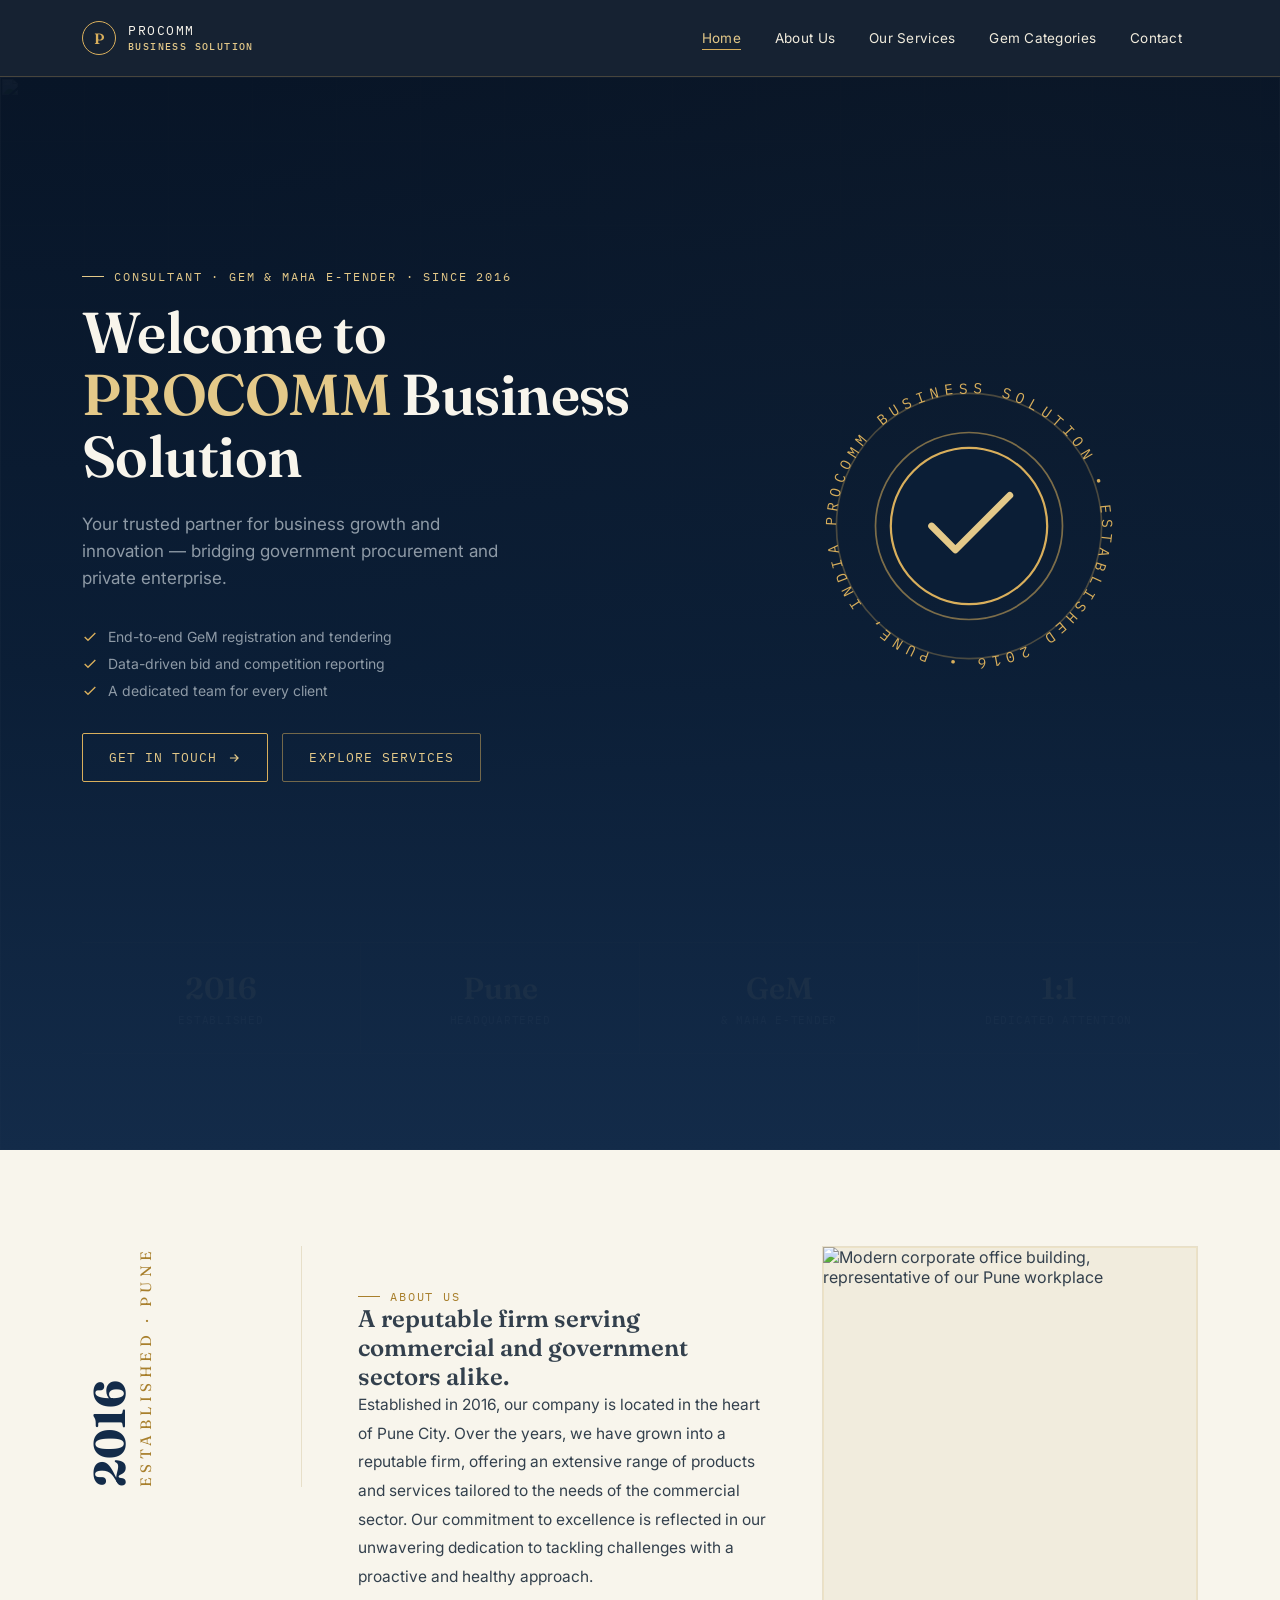
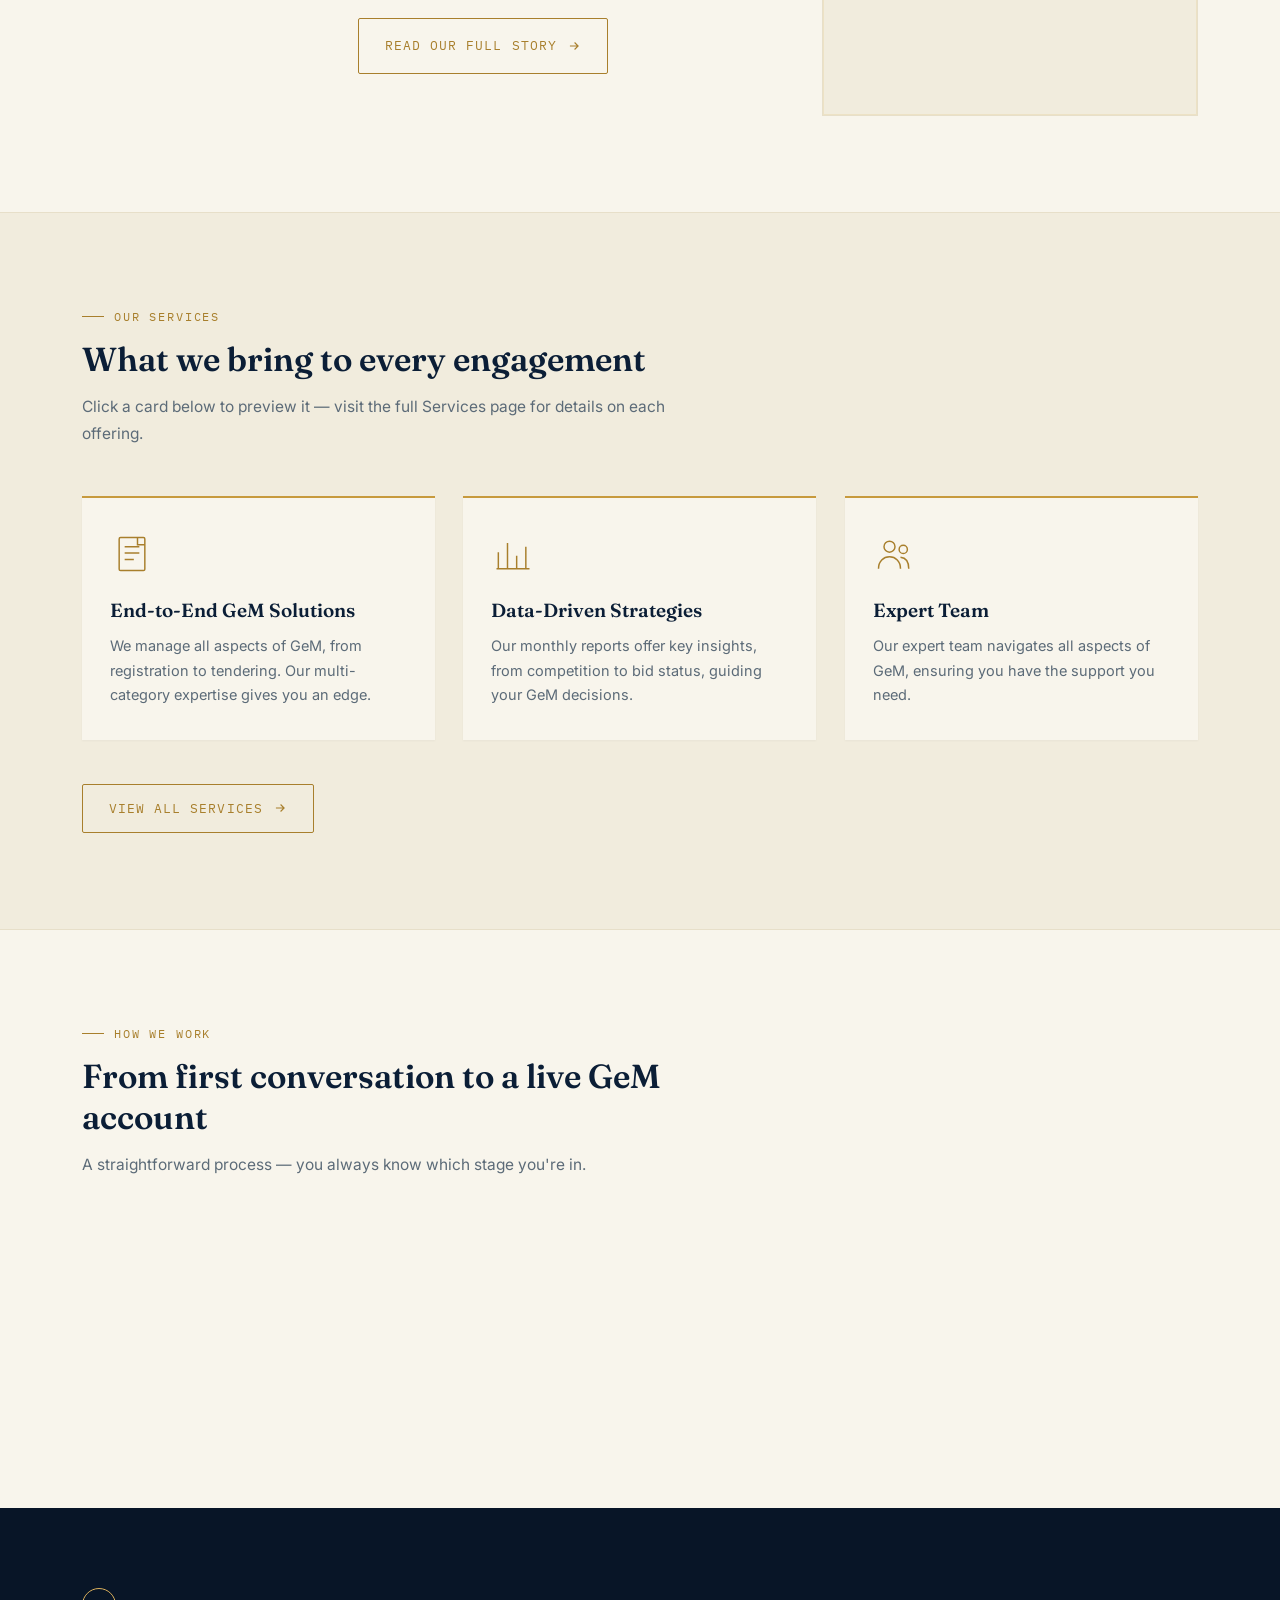
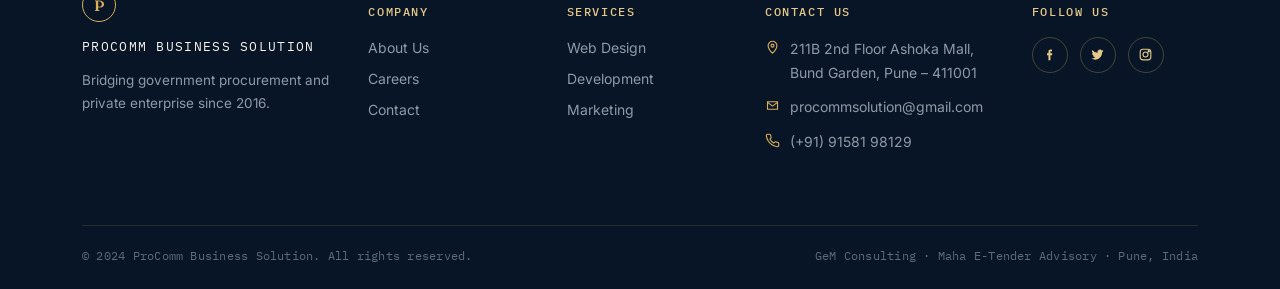
==== index.html @ e29fcbcb "Add files via upload" ====
<!DOCTYPE html>
<html lang="en">
<head>
<meta charset="UTF-8">
<meta name="viewport" content="width=device-width, initial-scale=1">
<title>PROCOMM BUSINESS SOLUTION — GeM &amp; Government Procurement Consulting, Pune</title>
<meta name="description" content="Established 2016, Pune. End-to-end GeM registration, tendering and government procurement consulting.">
<link rel="preconnect" href="https://fonts.googleapis.com">
<link rel="preconnect" href="https://fonts.gstatic.com" crossorigin>
<link href="https://fonts.googleapis.com/css2?family=Fraunces:opsz,wght@9..144,500;9..144,600;9..144,680&family=Inter:wght@400;500;600;700&family=IBM+Plex+Mono:wght@400;500&display=swap" rel="stylesheet">
<link rel="stylesheet" href="styles.css">
</head>
<body>

<header id="site-header">
  <div class="nav">
    <a href="index.html" class="brand" aria-label="ProComm Business Solution — home">
      <span class="brand-mark">P</span>
      <span class="brand-text">PROCOMM<b>BUSINESS SOLUTION</b></span>
    </a>
    <button class="nav-toggle" id="navToggle" aria-label="Toggle menu" aria-expanded="false"><span></span></button>
    <nav class="menu" id="navMenu">
      <ul>
        <li><a href="index.html" aria-current="page">Home</a></li>
        <li><a href="about.html">About Us</a></li>
        <li><a href="services.html">Our Services</a></li>
        <li><a href="gem-categories.html">Gem Categories</a></li>
        <li><a href="contact.html">Contact</a></li>
      </ul>
    </nav>
  </div>
</header>

<main>

  <!-- ============ HERO ============ -->
  <section class="hero" id="top">
    <div class="hero-bg" aria-hidden="true">
      <img src="https://images.unsplash.com/photo-1497366754035-f200968a6e72?w=1800&q=80&auto=format&fit=crop" alt="">
    </div>
    <div class="hero-inner">
      <div>
        <span class="eyebrow on-dark">Consultant · GeM &amp; Maha E-Tender · Since 2016</span>
        <h1>Welcome to <em>PROCOMM</em> Business Solution</h1>
        <p class="tagline">Your trusted partner for business growth and innovation — bridging government procurement and private enterprise.</p>

        <ul class="cap-list">
          <li><svg viewBox="0 0 24 24" fill="none" stroke="currentColor" stroke-width="2"><path d="M20 6 9 17l-5-5"/></svg> End-to-end GeM registration and tendering</li>
          <li><svg viewBox="0 0 24 24" fill="none" stroke="currentColor" stroke-width="2"><path d="M20 6 9 17l-5-5"/></svg> Data-driven bid and competition reporting</li>
          <li><svg viewBox="0 0 24 24" fill="none" stroke="currentColor" stroke-width="2"><path d="M20 6 9 17l-5-5"/></svg> A dedicated team for every client</li>
        </ul>

        <div style="display:flex; gap:14px; flex-wrap:wrap;">
          <a href="contact.html" class="btn">Get in Touch
            <svg viewBox="0 0 24 24" fill="none" stroke="currentColor" stroke-width="2"><path d="M5 12h14M13 6l6 6-6 6"/></svg>
          </a>
          <a href="services.html" class="btn dark" style="border-color:rgba(217,175,92,.5); color:var(--gold-300);">Explore Services</a>
        </div>
      </div>

      <div class="seal-wrap" aria-hidden="true">
        <svg class="seal" viewBox="0 0 200 200" xmlns="http://www.w3.org/2000/svg">
          <g class="ring">
            <path id="ringPath" d="M100,100 m-78,0 a78,78 0 1,1 156,0 a78,78 0 1,1 -156,0" fill="none"/>
            <text font-family="IBM Plex Mono, monospace" font-size="8.6" letter-spacing="3" fill="#D9AF5C">
              <textPath href="#ringPath" startOffset="0%">PROCOMM BUSINESS SOLUTION &#8226; ESTABLISHED 2016 &#8226; PUNE, INDIA &#8226; </textPath>
            </text>
          </g>
          <circle cx="100" cy="100" r="78" stroke="#D9AF5C" stroke-opacity="0.3" fill="none" stroke-width="1"/>
          <circle cx="100" cy="100" r="55" stroke="#D9AF5C" stroke-opacity="0.55" fill="none" stroke-width="1"/>
          <circle cx="100" cy="100" r="46" fill="#0B1E36" stroke="#D9AF5C" stroke-width="1.3"/>
          <path d="M78 100 L92 114 L124 82" fill="none" stroke="#E4C989" stroke-width="4" stroke-linecap="round" stroke-linejoin="round"/>
        </svg>
      </div>
    </div>

    <div class="wrap">
      <div class="stat-bar">
        <div class="stat"><div class="num">2016</div><div class="label">Established</div></div>
        <div class="stat"><div class="num">Pune</div><div class="label">Headquartered</div></div>
        <div class="stat"><div class="num">GeM</div><div class="label">&amp; Maha E-Tender</div></div>
        <div class="stat"><div class="num">1:1</div><div class="label">Dedicated Attention</div></div>
      </div>
    </div>
  </section>

  <!-- ============ ABOUT TEASER ============ -->
  <section class="about">
    <div class="wrap about-grid">
      <div class="about-tab">
        <div class="est"><b>2016</b>ESTABLISHED · PUNE</div>
      </div>
      <div class="media-split">
        <div>
          <span class="eyebrow">About Us</span>
          <h2>A reputable firm serving commercial and government sectors alike.</h2>
          <p>Established in 2016, our company is located in the heart of Pune City. Over the years, we have grown into a reputable firm, offering an extensive range of products and services tailored to the needs of the commercial sector. Our commitment to excellence is reflected in our unwavering dedication to tackling challenges with a proactive and healthy approach.</p>
          <p style="margin-top:26px;"><a href="about.html" class="btn dark">Read Our Full Story
            <svg viewBox="0 0 24 24" fill="none" stroke="currentColor" stroke-width="2"><path d="M5 12h14M13 6l6 6-6 6"/></svg>
          </a></p>
        </div>
        <div class="media-split-media">
          <figure class="photo-frame ratio-tall reveal-target in" style="margin:0;">
            <img src="https://images.unsplash.com/photo-1504297050568-910d24c426d3?w=1000&q=80&auto=format&fit=crop" alt="Modern corporate office building, representative of our Pune workplace">
          </figure>
        </div>
      </div>
    </div>
  </section>

  <!-- ============ SERVICES TEASER ============ -->
  <section class="section-alt" id="services">
    <div class="wrap">
      <div class="section-head">
        <span class="eyebrow">Our Services</span>
        <h2>What we bring to every engagement</h2>
        <p>Click a card below to preview it — visit the full Services page for details on each offering.</p>
      </div>

      <div class="card-grid">
        <article class="card zoom-card reveal-target">
          <svg class="card-icon" viewBox="0 0 48 48" fill="none" stroke="currentColor" stroke-width="1.6">
            <rect x="10" y="6" width="28" height="36" rx="1.5"/>
            <path d="M16 16h16M16 23h16M16 30h10"/>
            <path d="M30 6v8h8" fill="none"/>
          </svg>
          <h3>End-to-End GeM Solutions</h3>
          <p>We manage all aspects of GeM, from registration to tendering. Our multi-category expertise gives you an edge.</p>
        </article>

        <article class="card zoom-card reveal-target">
          <svg class="card-icon" viewBox="0 0 48 48" fill="none" stroke="currentColor" stroke-width="1.6">
            <path d="M8 40V22M18 40V12M28 40V26M38 40V16"/>
            <path d="M6 40h36"/>
          </svg>
          <h3>Data-Driven Strategies</h3>
          <p>Our monthly reports offer key insights, from competition to bid status, guiding your GeM decisions.</p>
        </article>

        <article class="card zoom-card reveal-target">
          <svg class="card-icon" viewBox="0 0 48 48" fill="none" stroke="currentColor" stroke-width="1.6">
            <circle cx="18" cy="16" r="6"/>
            <circle cx="33" cy="19" r="4.5"/>
            <path d="M6 40c0-8 5.4-13 12-13s12 5 12 13"/>
            <path d="M30 27.5c5.6.5 9 4.9 9 12.5"/>
          </svg>
          <h3>Expert Team</h3>
          <p>Our expert team navigates all aspects of GeM, ensuring you have the support you need.</p>
        </article>
      </div>

      <div style="margin-top:44px;">
        <a href="services.html" class="btn dark">View All Services
          <svg viewBox="0 0 24 24" fill="none" stroke="currentColor" stroke-width="2"><path d="M5 12h14M13 6l6 6-6 6"/></svg>
        </a>
      </div>
    </div>
  </section>

  <!-- ============ HOW WE WORK ============ -->
  <section>
    <div class="wrap">
      <div class="section-head">
        <span class="eyebrow">How We Work</span>
        <h2>From first conversation to a live GeM account</h2>
        <p>A straightforward process — you always know which stage you're in.</p>
      </div>
      <div class="process-grid">
        <div class="process-step zoom-card reveal-target">
          <span class="step-num">01</span>
          <h3>Discovery</h3>
          <p>We review your business, products and eligibility to map out the right GeM categories.</p>
        </div>
        <div class="process-step zoom-card reveal-target">
          <span class="step-num">02</span>
          <h3>Registration</h3>
          <p>Seller/buyer onboarding, documentation and catalogue listing handled end to end.</p>
        </div>
        <div class="process-step zoom-card reveal-target">
          <span class="step-num">03</span>
          <h3>Tendering</h3>
          <p>Bid tracking and preparation across GeM and Maha E-Tender, ahead of every deadline.</p>
        </div>
        <div class="process-step zoom-card reveal-target">
          <span class="step-num">04</span>
          <h3>Ongoing Support</h3>
          <p>Monthly reporting and continued guidance — the relationship doesn't end at listing.</p>
        </div>
      </div>
    </div>
  </section>

</main>

<!-- ============ FOOTER ============ -->
<footer id="contact">
  <div class="wrap">
    <div class="footer-grid">
      <div class="footer-brand">
        <span class="brand-mark">P</span>
        <div style="font-family:var(--font-mono); font-size:13px; letter-spacing:.1em; color:var(--paper-50); margin-top:14px;">PROCOMM BUSINESS SOLUTION</div>
        <p>Bridging government procurement and private enterprise since 2016.</p>
      </div>

      <div>
        <h4>Company</h4>
        <ul>
          <li><a href="about.html">About Us</a></li>
          <li><a href="about.html#team">Careers</a></li>
          <li><a href="contact.html">Contact</a></li>
        </ul>
      </div>

      <div>
        <h4>Services</h4>
        <ul>
          <li><a href="#">Web Design</a></li>
          <li><a href="#">Development</a></li>
          <li><a href="#">Marketing</a></li>
        </ul>
      </div>

      <div>
        <h4>Contact Us</h4>
        <ul class="contact-block">
          <li>
            <svg viewBox="0 0 24 24" fill="none" stroke="currentColor" stroke-width="1.8"><path d="M12 21s7-6.6 7-12a7 7 0 1 0-14 0c0 5.4 7 12 7 12Z"/><circle cx="12" cy="9" r="2.4"/></svg>
            <span>211B 2nd Floor Ashoka Mall,<br>Bund Garden, Pune – 411001</span>
          </li>
          <li>
            <svg viewBox="0 0 24 24" fill="none" stroke="currentColor" stroke-width="1.8"><path d="M4 6h16v12H4z"/><path d="M4 7l8 6 8-6"/></svg>
            <a href="mailto:procommsolution@gmail.com">procommsolution@gmail.com</a>
          </li>
          <li>
            <svg viewBox="0 0 24 24" fill="none" stroke="currentColor" stroke-width="1.8"><path d="M22 16.9v3a2 2 0 0 1-2.2 2 19.8 19.8 0 0 1-8.6-3.1 19.5 19.5 0 0 1-6-6A19.8 19.8 0 0 1 2.1 4.2 2 2 0 0 1 4.1 2h3a2 2 0 0 1 2 1.7c.1.9.3 1.8.6 2.7a2 2 0 0 1-.4 2.1L8 9.9a16 16 0 0 0 6 6l1.4-1.3a2 2 0 0 1 2.1-.4c.9.3 1.8.5 2.7.6a2 2 0 0 1 1.8 2Z"/></svg>
            <a href="tel:+919158198129">(+91) 91581 98129</a>
          </li>
        </ul>
      </div>

      <div>
        <h4>Follow Us</h4>
        <div class="social-row">
          <a href="https://www.facebook.com" aria-label="Facebook">
            <svg viewBox="0 0 24 24" fill="currentColor"><path d="M13.5 21v-7.9h2.6l.4-3h-3v-1.9c0-.9.2-1.5 1.5-1.5H16V4a20 20 0 0 0-2.1-.1c-2.1 0-3.6 1.3-3.6 3.7v2.5H8v3h2.3V21h3.2Z"/></svg>
          </a>
          <a href="https://www.twitter.com" aria-label="Twitter">
            <svg viewBox="0 0 24 24" fill="currentColor"><path d="M22 5.9c-.7.3-1.5.6-2.3.7a4 4 0 0 0 1.8-2.2c-.8.5-1.6.8-2.6 1a4 4 0 0 0-6.9 3.6A11.4 11.4 0 0 1 3.7 4.6a4 4 0 0 0 1.2 5.3c-.6 0-1.3-.2-1.8-.5v.1a4 4 0 0 0 3.2 3.9c-.5.2-1.1.2-1.7.1a4 4 0 0 0 3.7 2.8A8 8 0 0 1 2 18.4a11.3 11.3 0 0 0 6.1 1.8c7.3 0 11.3-6.1 11.3-11.3v-.5c.8-.6 1.4-1.3 2-2.1-.7.3-1.5.5-2.4.6Z"/></svg>
          </a>
          <a href="https://www.instagram.com" aria-label="Instagram">
            <svg viewBox="0 0 24 24" fill="none" stroke="currentColor" stroke-width="1.8"><rect x="3.5" y="3.5" width="17" height="17" rx="4.5"/><circle cx="12" cy="12" r="4"/><circle cx="17.2" cy="6.8" r="1"/></svg>
          </a>
        </div>
      </div>
    </div>

    <div class="footer-bottom">
      <span>© 2024 ProComm Business Solution. All rights reserved.</span>
      <span>GeM Consulting · Maha E-Tender Advisory · Pune, India</span>
    </div>
  </div>
</footer>

<script src="script.js" defer></script>
</body>
</html>
---- styles.css ----
/* =====================================================
   PROCOMM BUSINESS SOLUTION — shared stylesheet
   ===================================================== */

/* ---------- TOKENS ---------- */
:root{
  --ink-950:#081527;
  --ink-900:#0B1E36;
  --ink-800:#132B49;
  --ink-700:#1D3A5F;
  --gold-300:#E4C989;
  --gold-400:#D9AF5C;
  --gold-500:#C79A3D;
  --gold-600:#A87F2C;
  --paper-50:#F8F5EC;
  --paper-100:#F1ECDD;
  --paper-200:#E7DFC9;
  --slate-700:#33404D;
  --slate-500:#5C6B78;
  --slate-300:#8E9AA6;

  --font-display:'Fraunces', serif;
  --font-body:'Inter', sans-serif;
  --font-mono:'IBM Plex Mono', monospace;

  --max-w:1180px;
}

*,*::before,*::after{box-sizing:border-box;}
html{scroll-behavior:smooth;}
@media (prefers-reduced-motion: reduce){
  html{scroll-behavior:auto;}
  *,*::before,*::after{animation-duration:0.001ms !important; animation-iteration-count:1 !important; transition-duration:0.001ms !important; scroll-behavior:auto !important;}
}

body{
  margin:0;
  font-family:var(--font-body);
  color:var(--slate-700);
  background:var(--paper-50);
  -webkit-font-smoothing:antialiased;
}

img,svg{display:block;max-width:100%;}
a{color:inherit;text-decoration:none;}
ul{list-style:none;margin:0;padding:0;}
h1,h2,h3{font-family:var(--font-display);margin:0;font-weight:600;}
p{margin:0;}

.wrap{max-width:var(--max-w);margin:0 auto;padding:0 32px;}

.eyebrow{
  font-family:var(--font-mono);
  font-size:11.5px;
  letter-spacing:.16em;
  text-transform:uppercase;
  color:var(--gold-600);
  display:flex;
  align-items:center;
  gap:10px;
}
.eyebrow::before{
  content:"";
  width:22px;height:1px;
  background:var(--gold-600);
  display:inline-block;
}
.eyebrow.on-dark{color:var(--gold-300);}
.eyebrow.on-dark::before{background:var(--gold-300);}

a:focus-visible, button:focus-visible{
  outline:2px solid var(--gold-500);
  outline-offset:3px;
  border-radius:2px;
}

/* ---------- PAGE HEADER BANNER (inner pages) ---------- */
.page-banner{
  background:
    radial-gradient(ellipse at 78% 15%, rgba(217,175,92,0.14), transparent 55%),
    linear-gradient(180deg, var(--ink-950), var(--ink-900) 70%);
  color:var(--paper-50);
  padding:74px 0 56px;
  position:relative;
  overflow:hidden;
}
.page-banner::before{
  content:"";
  position:absolute; inset:0;
  background-image:
    repeating-linear-gradient(0deg, rgba(217,175,92,0.05) 0px, rgba(217,175,92,0.05) 1px, transparent 1px, transparent 84px),
    repeating-linear-gradient(90deg, rgba(217,175,92,0.05) 0px, rgba(217,175,92,0.05) 1px, transparent 1px, transparent 84px);
  mask-image:linear-gradient(180deg, rgba(0,0,0,0.9), transparent 92%);
  pointer-events:none;
}
.page-banner .wrap{position:relative;}
.breadcrumb{
  font-family:var(--font-mono);
  font-size:12px;
  letter-spacing:.06em;
  color:var(--slate-300);
  margin-bottom:16px;
}
.breadcrumb a{color:var(--gold-300);}
.breadcrumb a:hover{text-decoration:underline;}
.page-banner h1{
  font-size:clamp(2rem, 4vw, 2.9rem);
  line-height:1.12;
  margin-top:14px;
  max-width:20ch;
}
.page-banner .lede{
  font-size:16px;
  color:var(--slate-300);
  max-width:56ch;
  margin-top:16px;
  line-height:1.7;
}

/* ---------- HEADER / NAV ---------- */
header{
  position:sticky; top:0; z-index:100;
  background:rgba(8,21,39,0.94);
  backdrop-filter:blur(10px);
  border-bottom:1px solid rgba(217,175,92,0.25);
  transition:padding .25s ease;
}
.nav{
  display:flex; align-items:center; justify-content:space-between;
  padding:20px 32px;
  max-width:var(--max-w); margin:0 auto;
  transition:padding .25s ease;
}
header.shrink .nav{padding:12px 32px;}

.brand{
  display:flex; align-items:center; gap:12px;
  font-family:var(--font-mono);
  color:var(--paper-50);
}
.brand-mark{
  width:34px;height:34px;
  border:1px solid var(--gold-400);
  border-radius:50%;
  display:flex;align-items:center;justify-content:center;
  color:var(--gold-400);
  font-family:var(--font-display);
  font-size:15px;
  font-weight:600;
  flex:none;
}
.brand-text{font-size:13px; letter-spacing:.12em; line-height:1.3;}
.brand-text b{color:var(--gold-300); font-weight:500; display:block; font-size:10px; letter-spacing:.14em;}

nav.menu ul{display:flex; gap:2px;}
nav.menu a{
  font-size:13.5px;
  letter-spacing:.02em;
  color:var(--paper-100);
  padding:10px 16px;
  display:inline-block;
  position:relative;
}
nav.menu a::after{
  content:"";
  position:absolute; left:16px; right:16px; bottom:6px;
  height:1px; background:var(--gold-400);
  transform:scaleX(0); transform-origin:left;
  transition:transform .25s ease;
}
nav.menu a:hover::after, nav.menu a:focus-visible::after, nav.menu a[aria-current="page"]::after{transform:scaleX(1);}
nav.menu a:hover, nav.menu a:focus-visible, nav.menu a[aria-current="page"]{color:var(--gold-300);}

.nav-toggle{
  display:none;
  background:none;border:1px solid rgba(217,175,92,0.4);
  border-radius:6px;
  width:40px;height:36px;
  cursor:pointer;
  position:relative;
}
.nav-toggle span, .nav-toggle span::before, .nav-toggle span::after{
  content:""; position:absolute; left:9px; right:9px; height:1.5px; background:var(--gold-300);
  transition:transform .2s ease, opacity .2s ease;
}
.nav-toggle span{top:17px;}
.nav-toggle span::before{content:"";top:-7px;}
.nav-toggle span::after{content:"";top:7px;}
.nav-toggle.open span{background:transparent;}
.nav-toggle.open span::before{transform:translateY(7px) rotate(45deg);}
.nav-toggle.open span::after{transform:translateY(-7px) rotate(-45deg);}

@media (max-width:840px){
  nav.menu{
    position:fixed; inset:65px 0 auto 0;
    background:var(--ink-950);
    border-bottom:1px solid rgba(217,175,92,.25);
    max-height:0; overflow:hidden;
    transition:max-height .3s ease;
  }
  nav.menu.open{max-height:340px;}
  nav.menu ul{flex-direction:column; padding:8px 32px 20px;}
  nav.menu a{padding:14px 4px; border-bottom:1px solid rgba(255,255,255,0.06); display:block;}
  nav.menu a::after{display:none;}
  .nav-toggle{display:inline-block;}
}

/* ---------- BUTTON ---------- */
.btn{
  display:inline-flex; align-items:center; gap:10px;
  font-family:var(--font-mono);
  font-size:13px;
  letter-spacing:.08em;
  text-transform:uppercase;
  padding:15px 26px;
  border:1px solid var(--gold-400);
  color:var(--gold-300);
  border-radius:2px;
  background:transparent;
  cursor:pointer;
  transition:background .25s ease, color .25s ease, transform .25s ease, box-shadow .25s ease;
}
.btn:hover{background:var(--gold-400); color:var(--ink-950); transform:translateY(-2px); box-shadow:0 14px 26px -10px rgba(217,175,92,0.5);}
.btn.dark{border-color:var(--gold-600); color:var(--gold-600);}
.btn.dark:hover{background:var(--gold-600); color:var(--paper-50);}
.btn svg{width:14px;height:14px;}

/* ---------- HOME HERO ---------- */
.hero{
  position:relative;
  background:
    radial-gradient(ellipse at 78% 15%, rgba(217,175,92,0.14), transparent 55%),
    linear-gradient(180deg, var(--ink-950), var(--ink-900) 60%, var(--ink-800));
  color:var(--paper-50);
  overflow:hidden;
}
.hero::before{
  content:"";
  position:absolute; inset:0;
  background-image:
    repeating-linear-gradient(0deg, rgba(217,175,92,0.055) 0px, rgba(217,175,92,0.055) 1px, transparent 1px, transparent 84px),
    repeating-linear-gradient(90deg, rgba(217,175,92,0.055) 0px, rgba(217,175,92,0.055) 1px, transparent 1px, transparent 84px);
  mask-image:linear-gradient(180deg, rgba(0,0,0,0.9), transparent 92%);
  pointer-events:none;
}
.hero-inner{
  position:relative;
  display:grid;
  grid-template-columns:1.15fr 0.85fr;
  align-items:center;
  gap:40px;
  padding:96px 32px 104px;
  max-width:var(--max-w); margin:0 auto;
}
.hero h1{
  font-size:clamp(2.4rem, 4.6vw, 3.6rem);
  line-height:1.08;
  font-weight:600;
  letter-spacing:-.01em;
  margin:18px 0 22px;
  max-width:15ch;
}
.hero h1 em{font-style:normal; color:var(--gold-300);}
.hero .tagline{
  font-size:17px;
  color:var(--slate-300);
  max-width:38ch;
  line-height:1.6;
  margin-bottom:36px;
}

.seal-wrap{display:flex; align-items:center; justify-content:center;}
.seal{width:min(340px, 100%); height:auto;}
.seal .ring{transform-origin:100px 100px; animation:spin 48s linear infinite;}
@keyframes spin{to{transform:rotate(360deg);}}

@media (max-width:840px){
  .hero-inner{grid-template-columns:1fr; padding:64px 24px 56px; text-align:left;}
  .seal-wrap{order:-1; margin-bottom:8px;}
  .seal{width:180px;}
}

/* ---------- PHOTOGRAPHY ---------- */
.hero-bg{position:absolute; inset:0; z-index:0; overflow:hidden;}
.hero-bg img{width:100%; height:100%; object-fit:cover; opacity:0.32;}
.hero-bg::after{
  content:""; position:absolute; inset:0;
  background:linear-gradient(180deg, rgba(8,21,39,0.90), rgba(11,30,54,0.92) 55%, rgba(19,43,73,0.97));
}

.photo-frame{
  position:relative; overflow:hidden;
  border:1px solid var(--paper-200);
  background:var(--paper-100);
  cursor:pointer;
  transition:box-shadow .35s ease, transform .35s ease;
}
.photo-frame img{width:100%; height:100%; object-fit:cover; display:block; transition:transform .7s ease;}
.photo-frame:hover img, .photo-frame.is-active img{transform:scale(1.07);}
.photo-frame:hover, .photo-frame.is-active{
  box-shadow:0 24px 44px -14px rgba(11,30,54,0.32), 0 0 0 1px rgba(217,175,92,0.28);
  transform:translateY(-4px);
}
.photo-frame::after{content:""; position:absolute; inset:0; box-shadow:inset 0 0 0 1px rgba(217,175,92,0.18); pointer-events:none;}
.photo-caption{
  font-family:var(--font-mono); font-size:10.5px; letter-spacing:.08em; text-transform:uppercase;
  color:var(--slate-500); margin-top:12px;
}

.ratio-banner{aspect-ratio:16/6.2;}
.ratio-wide{aspect-ratio:16/9;}
.ratio-tall{aspect-ratio:4/5;}
.ratio-square{aspect-ratio:1/1;}

.media-split{display:grid; grid-template-columns:1.05fr 0.95fr; gap:48px; align-items:center;}
.media-split.reverse{grid-template-columns:0.95fr 1.05fr;}
.media-split.reverse .media-split-media{order:2;}
@media (max-width:840px){
  .media-split, .media-split.reverse{grid-template-columns:1fr;}
  .media-split.reverse .media-split-media{order:0;}
}

.photo-note{
  margin-top:14px; font-family:var(--font-mono); font-size:11.5px; color:var(--slate-500);
  display:flex; align-items:center; gap:8px;
}
.photo-note svg{width:13px; height:13px; color:var(--gold-500); flex:none;}

/* ---------- STAT BAR ---------- */
.stat-bar{
  display:flex; flex-wrap:wrap;
  border-top:1px solid rgba(217,175,92,0.22); border-bottom:1px solid rgba(217,175,92,0.22);
  margin-top:56px;
}
.stat{flex:1 1 160px; text-align:center; padding:26px 14px; border-right:1px solid rgba(217,175,92,0.15);}
.stat:last-child{border-right:none;}
.stat .num{font-family:var(--font-display); font-size:1.9rem; color:var(--gold-300); font-weight:600;}
.stat .label{font-family:var(--font-mono); font-size:10.5px; letter-spacing:.07em; color:var(--slate-300); margin-top:6px; text-transform:uppercase;}

/* ---------- CAPABILITY LIST (hero) ---------- */
.cap-list{display:flex; flex-direction:column; gap:10px; margin:28px 0 34px;}
.cap-list li{display:flex; align-items:center; gap:10px; font-size:14px; color:var(--slate-300);}
.cap-list svg{width:16px; height:16px; color:var(--gold-400); flex:none;}

/* ---------- PROCESS STEPS ---------- */
.process-grid{display:grid; grid-template-columns:repeat(4, 1fr); gap:24px;}
.process-step{padding:30px 24px; background:var(--paper-50); border-top:2px solid var(--gold-500); box-shadow:0 1px 2px rgba(11,30,54,0.04);}
.process-step .step-num{font-family:var(--font-mono); color:var(--gold-600); font-size:12px; letter-spacing:.1em;}
.process-step h3{font-size:16.5px; color:var(--ink-900); margin:10px 0 8px;}
.process-step p{font-size:13.5px; line-height:1.65; color:var(--slate-500);}
@media (max-width:900px){.process-grid{grid-template-columns:1fr 1fr; gap:18px;}}
@media (max-width:560px){.process-grid{grid-template-columns:1fr;}}

/* ---------- SERVICE DETAIL (alternating image/text rows) ---------- */
.service-detail{display:grid; grid-template-columns:0.9fr 1.1fr; gap:48px; align-items:center; padding:56px 0; border-bottom:1px solid var(--paper-200);}
.service-detail:last-child{border-bottom:none;}
.service-detail.reverse{grid-template-columns:1.1fr 0.9fr;}
.service-detail.reverse .service-detail-media{order:2;}
.service-detail h3{font-size:20px; color:var(--ink-900); margin:12px 0 12px;}
.service-detail > div:not(.service-detail-media) > p{font-size:14.5px; line-height:1.75; color:var(--slate-500);}
.service-detail ul{margin-top:16px; display:flex; flex-direction:column; gap:10px;}
.service-detail ul li{font-size:13.5px; line-height:1.5; color:var(--slate-700); display:flex; gap:10px; align-items:flex-start;}
.service-detail ul li::before{content:"—"; color:var(--gold-500); flex:none; font-family:var(--font-mono);}
@media (max-width:840px){
  .service-detail, .service-detail.reverse{grid-template-columns:1fr; padding:36px 0;}
  .service-detail.reverse .service-detail-media{order:0;}
}

/* ---------- REASONS GRID (why us) ---------- */
.reasons-grid{display:grid; grid-template-columns:repeat(3, 1fr); gap:28px;}
.reason{padding:28px 24px; background:var(--paper-50); border:1px solid var(--paper-200);}
.reason .rnum{font-family:var(--font-mono); font-size:11px; color:var(--gold-600); letter-spacing:.1em;}
.reason h3{font-size:16px; color:var(--ink-900); margin:10px 0 8px;}
.reason p{font-size:13.5px; line-height:1.65; color:var(--slate-500);}
@media (max-width:900px){.reasons-grid{grid-template-columns:1fr; gap:16px;}}

/* ---------- QUOTE BLOCK ---------- */
.quote-block{
  margin-top:28px; padding:24px 26px; background:var(--paper-100);
  border-left:2px solid var(--gold-500); font-family:var(--font-display);
  font-size:16.5px; line-height:1.6; color:var(--ink-900); font-weight:500;
}
.quote-block cite{display:block; margin-top:14px; font-family:var(--font-mono); font-size:11px; font-style:normal; letter-spacing:.05em; color:var(--slate-500); text-transform:uppercase;}

/* ---------- ZOOM CARD (interaction) ---------- */
.zoom-card{
  cursor:pointer;
  transition:transform .35s cubic-bezier(.2,.8,.2,1), box-shadow .35s ease, border-color .35s ease;
  will-change:transform;
}
.zoom-card:hover,
.zoom-card:focus-visible,
.zoom-card.is-active{
  transform:translateY(-6px) scale(1.035) !important;
  box-shadow:0 24px 44px -14px rgba(11,30,54,0.32), 0 0 0 1px rgba(217,175,92,0.28);
  z-index:2;
  outline:none;
}
.zoom-card:active{transform:translateY(-3px) scale(1.015) !important;}

/* ---------- SCROLL REVEAL (generic) ---------- */
.reveal-target{opacity:0; transform:translateY(18px); transition:opacity .6s ease, transform .6s ease;}
.reveal-target.in{opacity:1; transform:translateY(0);}

/* ---------- SECTIONS: general ---------- */
section{padding:96px 0;}
.section-alt{background:var(--paper-100); border-top:1px solid var(--paper-200); border-bottom:1px solid var(--paper-200);}
.section-head{margin-bottom:48px; max-width:60ch;}
.section-head h2{font-size:clamp(1.7rem, 2.6vw, 2.2rem); color:var(--ink-900); margin-top:14px;}
.section-head p{font-size:15.5px; line-height:1.75; color:var(--slate-500); margin-top:14px;}

/* ---------- ABOUT: file-tab intro ---------- */
.about-grid{display:grid; grid-template-columns:220px 1fr; gap:56px;}
.about-tab{display:flex; flex-direction:column; gap:18px;}
.about-tab .est{
  font-family:var(--font-display);
  font-size:15px; letter-spacing:.3em; color:var(--gold-600);
  writing-mode:vertical-rl; transform:rotate(180deg);
  border-left:1px solid var(--paper-200); padding-left:18px; height:fit-content;
}
.about-tab .est b{display:block; font-size:44px; letter-spacing:0; color:var(--ink-800); margin-bottom:6px;}
.about p{font-size:15.5px; line-height:1.85; color:var(--slate-700); max-width:70ch;}
.about p + p{margin-top:20px;}

@media (max-width:760px){
  .about-grid{grid-template-columns:1fr; gap:26px;}
  .about-tab{flex-direction:row; align-items:center;}
  .about-tab .est{writing-mode:horizontal-tb; transform:none; border-left:none; border-top:1px solid var(--paper-200); padding-left:0; padding-top:14px; display:flex; align-items:center; gap:10px;}
  .about-tab .est b{margin-bottom:0;}
}

/* ---------- TABS (About: History / Team / Mission) ---------- */
.tabbar{display:flex; gap:8px; margin-bottom:40px; border-bottom:1px solid var(--paper-200); flex-wrap:wrap;}
.tab-btn{
  font-family:var(--font-mono); font-size:12.5px; letter-spacing:.08em; text-transform:uppercase;
  padding:12px 4px; margin-right:28px; background:none; border:none; cursor:pointer;
  color:var(--slate-500); position:relative; top:1px; border-bottom:2px solid transparent;
  transition:color .2s ease, border-color .2s ease;
}
.tab-btn:hover{color:var(--ink-800);}
.tab-btn[aria-selected="true"]{color:var(--ink-900); border-color:var(--gold-500);}
.tab-panel{display:none;}
.tab-panel.is-visible{display:block; animation:fadeIn .35s ease;}
@keyframes fadeIn{from{opacity:0; transform:translateY(6px);} to{opacity:1; transform:translateY(0);}}

/* ---------- CARD GRID (services, categories) ---------- */
.card-grid{display:grid; grid-template-columns:repeat(3, 1fr); gap:28px;}
.card-grid.two{grid-template-columns:repeat(2, 1fr);}
.card{
  background:var(--paper-50);
  border-top:2px solid var(--gold-500);
  padding:34px 28px 32px;
  box-shadow:0 1px 2px rgba(11,30,54,0.04);
}
.card-icon{width:44px;height:44px; color:var(--gold-600); margin-bottom:22px;}
.card h3{font-size:19px; color:var(--ink-900); margin-bottom:12px; font-weight:600;}
.card p{font-size:14.5px; line-height:1.7; color:var(--slate-500);}

@media (max-width:900px){
  .card-grid, .card-grid.two{grid-template-columns:1fr; gap:20px;}
}

/* ---------- TEAM ---------- */
.team-grid{display:grid; grid-template-columns:repeat(3, 1fr); gap:28px;}
.team-card{
  background:var(--paper-50); padding:30px 26px; text-align:left;
  border:1px solid var(--paper-200); box-shadow:0 1px 2px rgba(11,30,54,0.03);
}
.avatar{
  width:56px; height:56px; border-radius:50%;
  background:var(--ink-900); color:var(--gold-300);
  display:flex; align-items:center; justify-content:center;
  font-family:var(--font-display); font-size:19px; font-weight:600;
  margin-bottom:18px; border:1px solid var(--gold-400);
}
.team-card h3{font-size:16.5px; color:var(--ink-900); margin-bottom:4px;}
.team-card .role{font-family:var(--font-mono); font-size:11px; letter-spacing:.08em; text-transform:uppercase; color:var(--gold-600); margin-bottom:14px; display:block;}
.team-card p{font-size:14px; line-height:1.65; color:var(--slate-500);}
@media (max-width:900px){.team-grid{grid-template-columns:1fr; gap:20px;}}

/* ---------- MISSION PILLARS ---------- */
.pillars{display:grid; grid-template-columns:repeat(3, 1fr); gap:24px; margin-top:16px;}
.pillar{
  padding:26px 22px; background:var(--ink-950); color:var(--paper-100);
  border-left:2px solid var(--gold-500);
}
.pillar .num{font-family:var(--font-mono); color:var(--gold-400); font-size:12px; letter-spacing:.1em; display:block; margin-bottom:10px;}
.pillar h3{font-size:16px; color:var(--paper-50); margin-bottom:8px;}
.pillar p{font-size:13.5px; line-height:1.65; color:var(--slate-300);}
@media (max-width:900px){.pillars{grid-template-columns:1fr; gap:16px;}}

/* ---------- GEM CATEGORIES ---------- */
.cat-columns{display:grid; grid-template-columns:1fr 1fr; gap:40px;}
.cat-list{display:flex; flex-direction:column; gap:14px; margin-top:24px;}
.cat-item{
  display:flex; align-items:center; justify-content:space-between;
  padding:16px 20px; background:var(--paper-50); border:1px solid var(--paper-200);
  font-size:14.5px; color:var(--slate-700);
}
.cat-item .tag{font-family:var(--font-mono); font-size:10.5px; color:var(--gold-600); letter-spacing:.08em;}
.cat-item svg{width:16px; height:16px; color:var(--gold-500); flex:none;}
@media (max-width:840px){.cat-columns{grid-template-columns:1fr; gap:16px;}}

.note-box{
  margin-top:44px; padding:22px 26px;
  background:var(--paper-100); border-left:2px solid var(--gold-500);
  font-size:13.5px; line-height:1.7; color:var(--slate-500);
}

/* ---------- CONTACT ---------- */
.contact-layout{display:grid; grid-template-columns:1fr 1fr; gap:56px;}
.contact-card{background:var(--paper-50); border:1px solid var(--paper-200); padding:34px;}
.contact-card h3{font-size:18px; color:var(--ink-900); margin-bottom:20px;}
.info-row{display:flex; gap:14px; align-items:flex-start; margin-bottom:20px;}
.info-row svg{width:18px; height:18px; color:var(--gold-600); flex:none; margin-top:2px;}
.info-row div b{display:block; font-family:var(--font-mono); font-size:10.5px; letter-spacing:.08em; text-transform:uppercase; color:var(--slate-500); margin-bottom:4px;}
.info-row div span, .info-row div a{font-size:14.5px; color:var(--slate-700);}
.info-row div a:hover{color:var(--gold-600);}

.field{margin-bottom:18px;}
.field label{display:block; font-family:var(--font-mono); font-size:11px; letter-spacing:.08em; text-transform:uppercase; color:var(--slate-500); margin-bottom:8px;}
.field input, .field textarea{
  width:100%; padding:13px 14px; border:1px solid var(--paper-200); background:var(--paper-50);
  font-family:var(--font-body); font-size:14.5px; color:var(--slate-700);
  transition:border-color .2s ease, box-shadow .2s ease;
}
.field input:focus, .field textarea:focus{
  outline:none; border-color:var(--gold-500); box-shadow:0 0 0 3px rgba(199,154,61,0.15);
}
.field textarea{resize:vertical; min-height:120px;}
.form-note{font-size:12.5px; color:var(--slate-500); margin-top:10px;}

@media (max-width:900px){.contact-layout{grid-template-columns:1fr; gap:32px;}}

/* ---------- FOOTER ---------- */
footer{background:var(--ink-950); color:var(--slate-300); padding:80px 0 0;}
.footer-grid{
  display:grid; grid-template-columns:1.3fr 0.85fr 0.85fr 1.2fr 0.85fr; gap:32px;
  padding-bottom:60px; border-bottom:1px solid rgba(217,175,92,0.15);
}
@media (max-width:1040px){
  .footer-grid{grid-template-columns:1.3fr 1fr 1fr; row-gap:40px;}
}
.footer-brand .brand-mark{margin-bottom:16px;}
.footer-brand p{font-size:13.5px; line-height:1.7; color:var(--slate-300); max-width:30ch; margin-top:14px;}
footer h4{
  font-family:var(--font-mono); font-size:11.5px; letter-spacing:.14em; text-transform:uppercase;
  color:var(--gold-300); margin-bottom:18px; font-weight:500;
}
footer ul li{margin-bottom:11px;}
footer ul a{font-size:14px; color:var(--slate-300); transition:color .2s ease;}
footer ul a:hover{color:var(--gold-300);}
.contact-block li{font-size:14px; line-height:1.7; color:var(--slate-300); display:flex; gap:10px; align-items:flex-start;}
.contact-block svg{width:15px;height:15px; flex:none; margin-top:3px; color:var(--gold-400);}
.social-row{display:flex; gap:12px;}
.social-row a{
  width:36px; height:36px; border:1px solid rgba(217,175,92,0.3); border-radius:50%;
  display:flex; align-items:center; justify-content:center; color:var(--gold-300);
  transition:background .2s ease, color .2s ease, transform .2s ease;
}
.social-row a:hover{background:var(--gold-400); color:var(--ink-950); transform:translateY(-2px);}
.social-row svg{width:15px;height:15px;}

.footer-bottom{
  padding:22px 0 26px; display:flex; justify-content:space-between; align-items:center;
  font-family:var(--font-mono); font-size:11.5px; color:var(--slate-500); letter-spacing:.02em;
  flex-wrap:wrap; gap:10px;
}
@media (max-width:700px){.footer-grid{grid-template-columns:1fr 1fr; row-gap:40px;}}
@media (max-width:480px){.footer-grid{grid-template-columns:1fr;}}

::selection{background:var(--gold-400); color:var(--ink-950);}
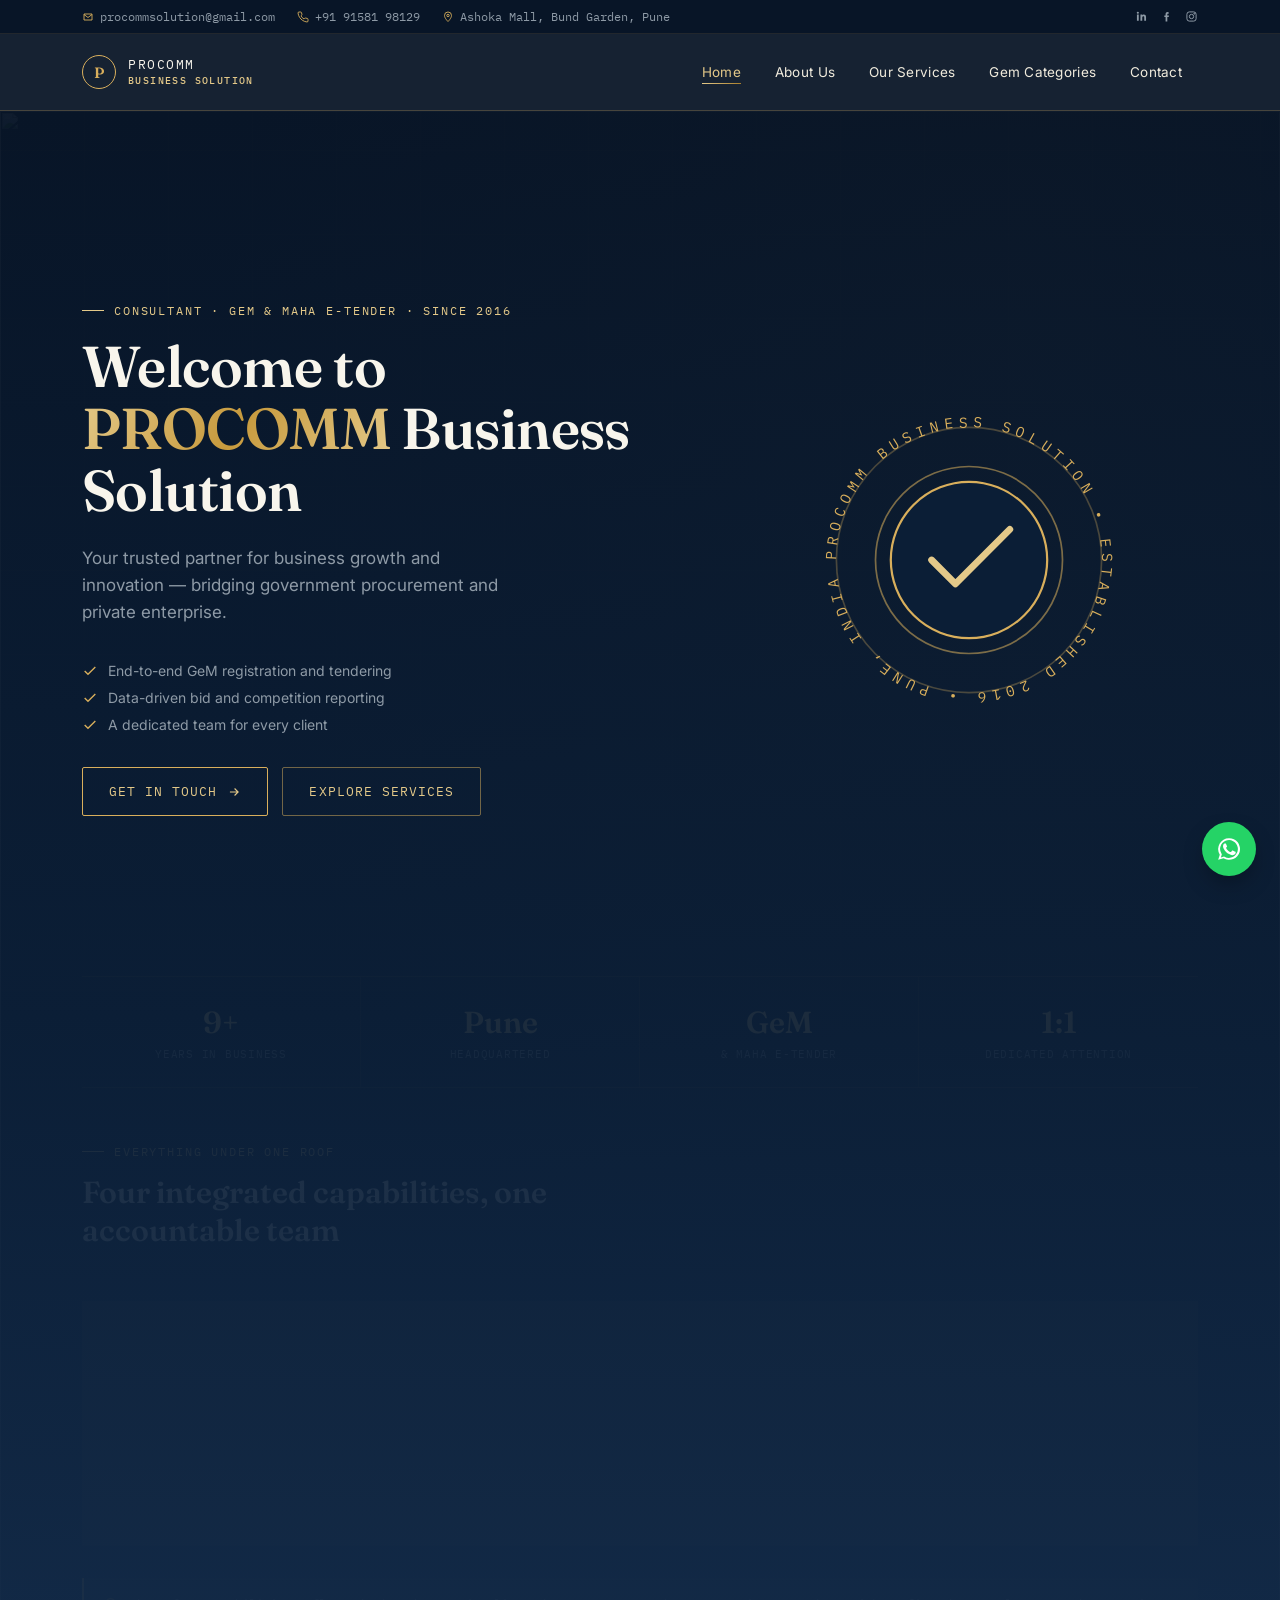
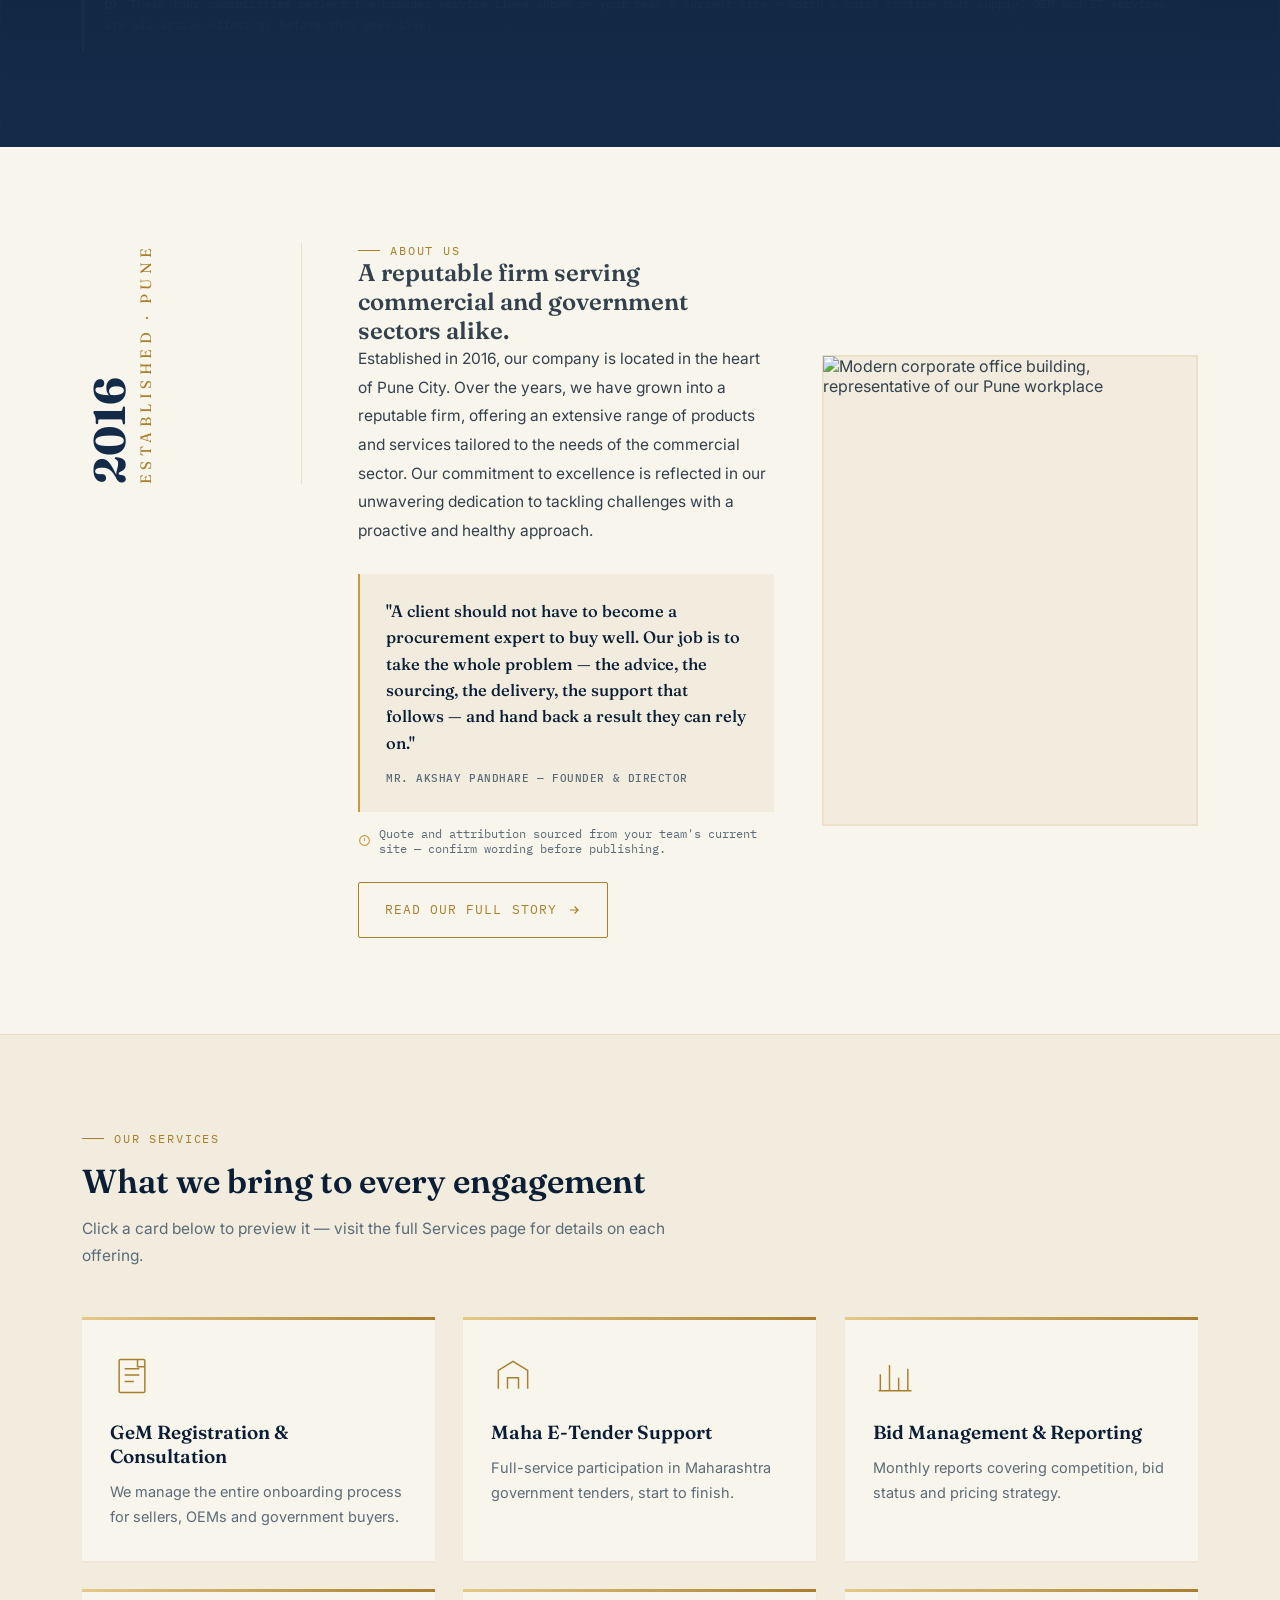
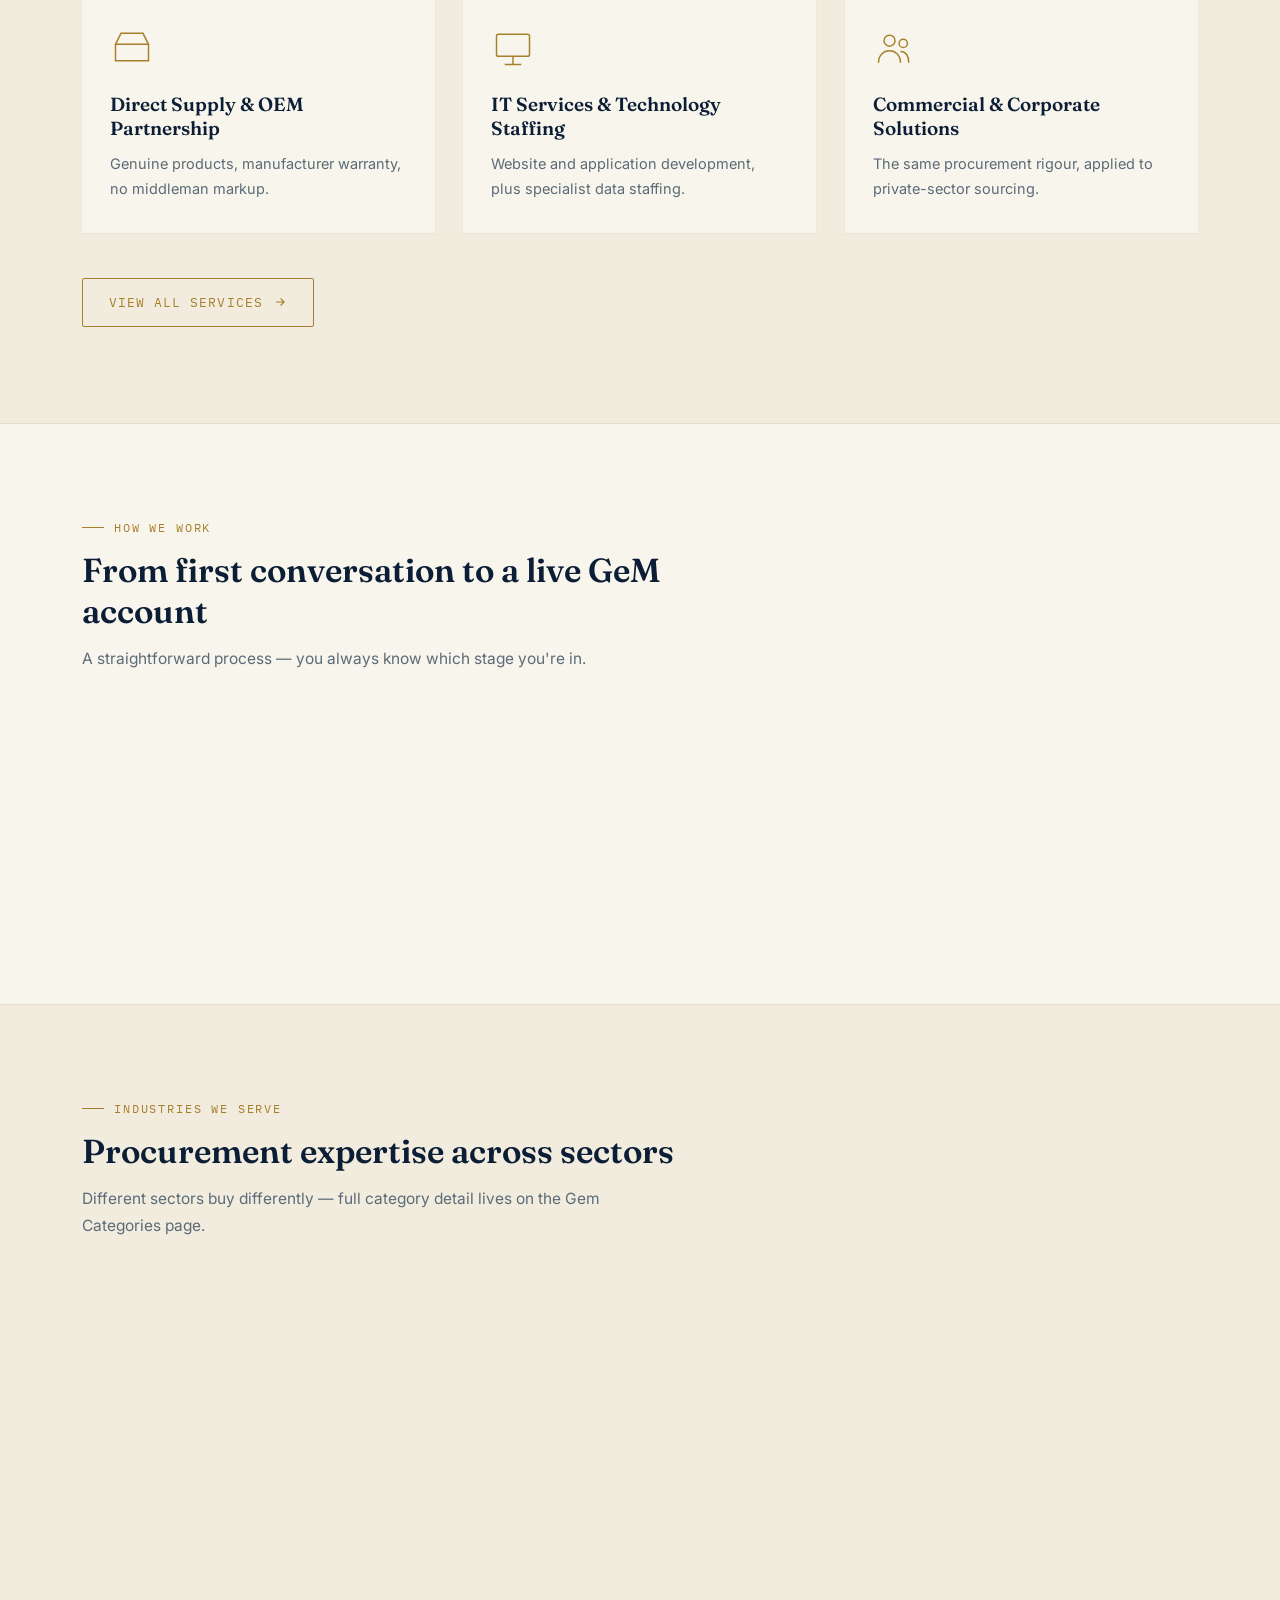
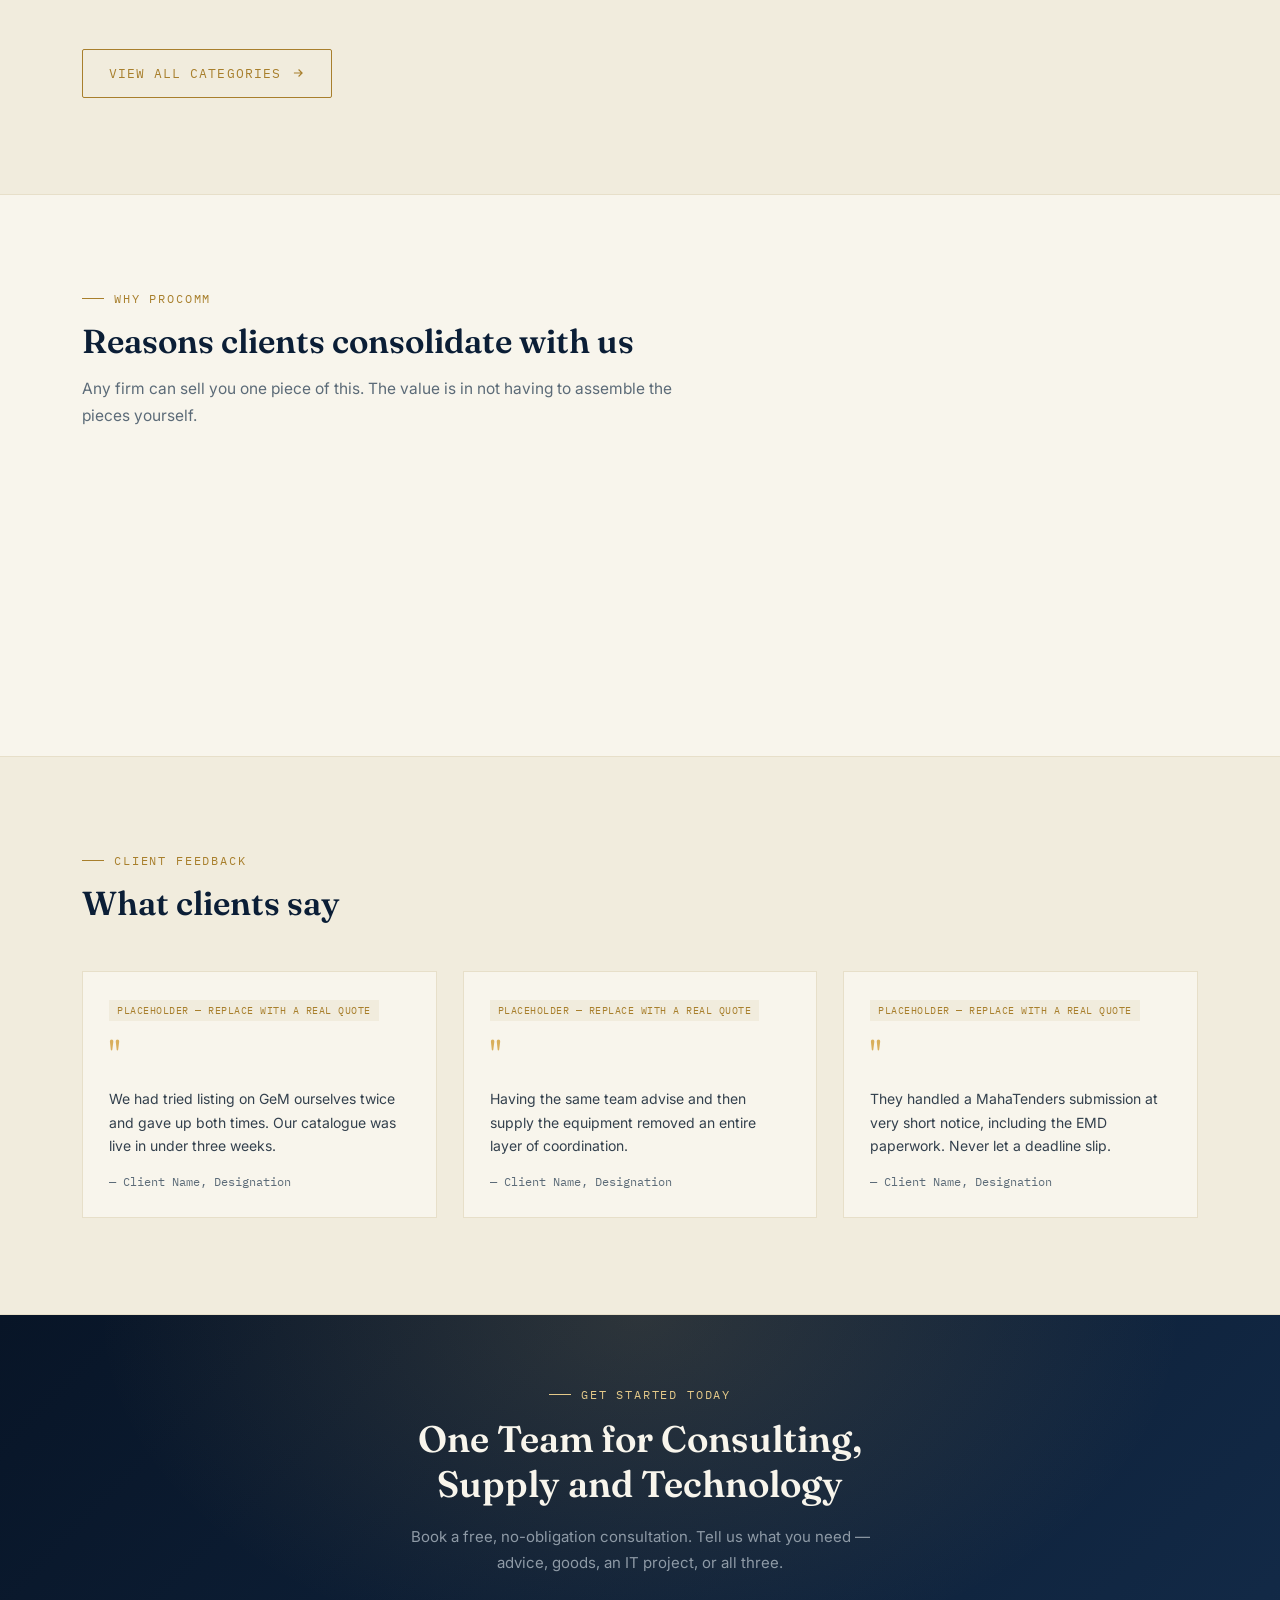
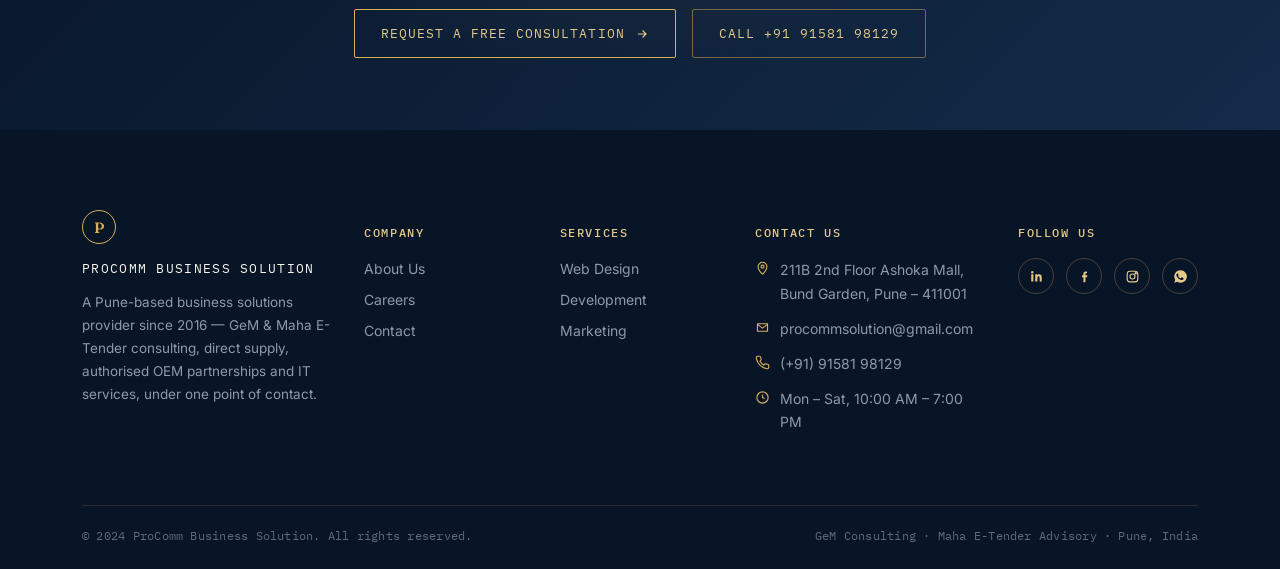
==== commit 3ad2b695: "Initial commit" ====
--- a/index.html
+++ b/index.html
@@ -12,6 +12,20 @@
 </head>
 <body>
 
+<div class="topbar">
+  <div class="wrap">
+    <div class="topbar-links">
+      <a href="mailto:procommsolution@gmail.com"><svg viewBox="0 0 24 24" fill="none" stroke="currentColor" stroke-width="1.8"><path d="M4 6h16v12H4z"/><path d="M4 7l8 6 8-6"/></svg>procommsolution@gmail.com</a>
+      <a href="tel:+919158198129"><svg viewBox="0 0 24 24" fill="none" stroke="currentColor" stroke-width="1.8"><path d="M22 16.9v3a2 2 0 0 1-2.2 2 19.8 19.8 0 0 1-8.6-3.1 19.5 19.5 0 0 1-6-6A19.8 19.8 0 0 1 2.1 4.2 2 2 0 0 1 4.1 2h3a2 2 0 0 1 2 1.7c.1.9.3 1.8.6 2.7a2 2 0 0 1-.4 2.1L8 9.9a16 16 0 0 0 6 6l1.4-1.3a2 2 0 0 1 2.1-.4c.9.3 1.8.5 2.7.6a2 2 0 0 1 1.8 2Z"/></svg>+91 91581 98129</a>
+      <span><svg viewBox="0 0 24 24" fill="none" stroke="currentColor" stroke-width="1.8" style="width:12px;height:12px;display:inline;vertical-align:-2px;margin-right:6px;"><path d="M12 21s7-6.6 7-12a7 7 0 1 0-14 0c0 5.4 7 12 7 12Z"/><circle cx="12" cy="9" r="2.4"/></svg>Ashoka Mall, Bund Garden, Pune</span>
+    </div>
+    <div class="topbar-social">
+      <a href="https://www.linkedin.com" aria-label="LinkedIn"><svg viewBox="0 0 24 24" fill="currentColor"><path d="M6.94 8.5H3.56V20h3.38V8.5ZM5.25 3a2 2 0 1 0 0 4 2 2 0 0 0 0-4ZM20.44 20h-3.37v-5.9c0-1.4-.5-2.36-1.76-2.36-.96 0-1.53.65-1.78 1.27-.09.22-.11.53-.11.84V20h-3.38s.05-10.4 0-11.5h3.38v1.63c.45-.7 1.25-1.7 3.05-1.7 2.23 0 3.9 1.46 3.9 4.6V20Z"/></svg></a>
+      <a href="https://www.facebook.com" aria-label="Facebook"><svg viewBox="0 0 24 24" fill="currentColor"><path d="M13.5 21v-7.9h2.6l.4-3h-3v-1.9c0-.9.2-1.5 1.5-1.5H16V4a20 20 0 0 0-2.1-.1c-2.1 0-3.6 1.3-3.6 3.7v2.5H8v3h2.3V21h3.2Z"/></svg></a>
+      <a href="https://www.instagram.com" aria-label="Instagram"><svg viewBox="0 0 24 24" fill="none" stroke="currentColor" stroke-width="1.8"><rect x="3.5" y="3.5" width="17" height="17" rx="4.5"/><circle cx="12" cy="12" r="4"/><circle cx="17.2" cy="6.8" r="1"/></svg></a>
+    </div>
+  </div>
+</div>
 <header id="site-header">
   <div class="nav">
     <a href="index.html" class="brand" aria-label="ProComm Business Solution — home">
@@ -76,10 +90,43 @@
 
     <div class="wrap">
       <div class="stat-bar">
-        <div class="stat"><div class="num">2016</div><div class="label">Established</div></div>
+        <div class="stat"><div class="num">9+</div><div class="label">Years in Business</div></div>
         <div class="stat"><div class="num">Pune</div><div class="label">Headquartered</div></div>
         <div class="stat"><div class="num">GeM</div><div class="label">&amp; Maha E-Tender</div></div>
         <div class="stat"><div class="num">1:1</div><div class="label">Dedicated Attention</div></div>
+      </div>
+
+      <div style="padding:56px 0 8px;">
+        <span class="eyebrow on-dark">Everything Under One Roof</span>
+        <h2 style="color:var(--paper-50); font-size:clamp(1.5rem,2.4vw,1.9rem); max-width:24ch; margin-top:14px;">Four integrated capabilities, one accountable team</h2>
+      </div>
+
+      <div class="cap-grid">
+        <div class="cap-tile zoom-card reveal-target">
+          <svg class="cap-icon" viewBox="0 0 32 32" fill="none" stroke="currentColor" stroke-width="1.6"><path d="M6 4h20v22l-6-4-6 4-6-4V4Z"/><path d="M11 11h10M11 15h10"/></svg>
+          <h3>Consulting &amp; Advisory</h3>
+          <p>GeM and Maha E-Tender registration, bid management and monthly performance reporting.</p>
+        </div>
+        <div class="cap-tile zoom-card reveal-target">
+          <svg class="cap-icon" viewBox="0 0 32 32" fill="none" stroke="currentColor" stroke-width="1.6"><path d="M4 12l12-8 12 8v14H4V12Z"/><path d="M12 26v-8h8v8"/></svg>
+          <h3>Direct Supply of Goods &amp; Services</h3>
+          <p>We don't just advise — we supply. Procurement managed end to end, with verified, on-time delivery.</p>
+        </div>
+        <div class="cap-tile zoom-card reveal-target">
+          <svg class="cap-icon" viewBox="0 0 32 32" fill="none" stroke="currentColor" stroke-width="1.6"><path d="M16 3l11 6v6c0 8-5 11-11 14C10 26 5 23 5 15V9l11-6Z"/><path d="M11 16l3.5 3.5L21 12"/></svg>
+          <h3>Authorised Dealer &amp; OEM Partner</h3>
+          <p>Official manufacturer partnerships mean genuine products, full warranty cover and no middleman markup.</p>
+        </div>
+        <div class="cap-tile zoom-card reveal-target">
+          <svg class="cap-icon" viewBox="0 0 32 32" fill="none" stroke="currentColor" stroke-width="1.6"><rect x="4" y="6" width="24" height="16" rx="1.5"/><path d="M10 26h12M16 22v4"/><path d="M9 12l3 3-3 3M17 18h6"/></svg>
+          <h3>IT Services &amp; Staffing</h3>
+          <p>Website and application development, plus Data Analyst, Engineer and Scientist resourcing.</p>
+        </div>
+      </div>
+
+      <div class="source-note" style="margin-top:32px; background:rgba(217,175,92,0.08); border-color:var(--gold-400); color:var(--slate-300);">
+        <svg viewBox="0 0 24 24" fill="none" stroke="currentColor" stroke-width="2" style="width:13px;height:13px;display:inline;vertical-align:-2px;margin-right:6px; color:var(--gold-400);"><circle cx="12" cy="12" r="9"/><path d="M12 8v5M12 16h.01"/></svg>
+        These four capabilities reflect the broader service lines shown on your team's current site — worth a quick confirm that supply, OEM and IT services are all active offerings before this goes live.
       </div>
     </div>
   </section>
@@ -95,6 +142,14 @@
           <span class="eyebrow">About Us</span>
           <h2>A reputable firm serving commercial and government sectors alike.</h2>
           <p>Established in 2016, our company is located in the heart of Pune City. Over the years, we have grown into a reputable firm, offering an extensive range of products and services tailored to the needs of the commercial sector. Our commitment to excellence is reflected in our unwavering dedication to tackling challenges with a proactive and healthy approach.</p>
+          <div class="quote-block">
+            "A client should not have to become a procurement expert to buy well. Our job is to take the whole problem — the advice, the sourcing, the delivery, the support that follows — and hand back a result they can rely on."
+            <cite>Mr. Akshay Pandhare — Founder &amp; Director</cite>
+          </div>
+          <div class="photo-note">
+            <svg viewBox="0 0 24 24" fill="none" stroke="currentColor" stroke-width="2"><circle cx="12" cy="12" r="9"/><path d="M12 8v5M12 16h.01"/></svg>
+            Quote and attribution sourced from your team's current site — confirm wording before publishing.
+          </div>
           <p style="margin-top:26px;"><a href="about.html" class="btn dark">Read Our Full Story
             <svg viewBox="0 0 24 24" fill="none" stroke="currentColor" stroke-width="2"><path d="M5 12h14M13 6l6 6-6 6"/></svg>
           </a></p>
@@ -124,28 +179,49 @@
             <path d="M16 16h16M16 23h16M16 30h10"/>
             <path d="M30 6v8h8" fill="none"/>
           </svg>
-          <h3>End-to-End GeM Solutions</h3>
-          <p>We manage all aspects of GeM, from registration to tendering. Our multi-category expertise gives you an edge.</p>
-        </article>
-
-        <article class="card zoom-card reveal-target">
-          <svg class="card-icon" viewBox="0 0 48 48" fill="none" stroke="currentColor" stroke-width="1.6">
-            <path d="M8 40V22M18 40V12M28 40V26M38 40V16"/>
-            <path d="M6 40h36"/>
-          </svg>
-          <h3>Data-Driven Strategies</h3>
-          <p>Our monthly reports offer key insights, from competition to bid status, guiding your GeM decisions.</p>
-        </article>
-
-        <article class="card zoom-card reveal-target">
-          <svg class="card-icon" viewBox="0 0 48 48" fill="none" stroke="currentColor" stroke-width="1.6">
-            <circle cx="18" cy="16" r="6"/>
-            <circle cx="33" cy="19" r="4.5"/>
-            <path d="M6 40c0-8 5.4-13 12-13s12 5 12 13"/>
-            <path d="M30 27.5c5.6.5 9 4.9 9 12.5"/>
-          </svg>
-          <h3>Expert Team</h3>
-          <p>Our expert team navigates all aspects of GeM, ensuring you have the support you need.</p>
+          <h3>GeM Registration &amp; Consultation</h3>
+          <p>We manage the entire onboarding process for sellers, OEMs and government buyers.</p>
+        </article>
+
+        <article class="card zoom-card reveal-target">
+          <svg class="card-icon" viewBox="0 0 48 48" fill="none" stroke="currentColor" stroke-width="1.6">
+            <path d="M8 38V18l16-10 16 10v20"/><path d="M18 38V26h12v12"/>
+          </svg>
+          <h3>Maha E-Tender Support</h3>
+          <p>Full-service participation in Maharashtra government tenders, start to finish.</p>
+        </article>
+
+        <article class="card zoom-card reveal-target">
+          <svg class="card-icon" viewBox="0 0 48 48" fill="none" stroke="currentColor" stroke-width="1.6">
+            <path d="M8 40V22M18 40V12M28 40V26M38 40V16"/><path d="M6 40h36"/>
+          </svg>
+          <h3>Bid Management &amp; Reporting</h3>
+          <p>Monthly reports covering competition, bid status and pricing strategy.</p>
+        </article>
+
+        <article class="card zoom-card reveal-target">
+          <svg class="card-icon" viewBox="0 0 48 48" fill="none" stroke="currentColor" stroke-width="1.6">
+            <path d="M6 20h36v18H6z"/><path d="M6 20l6-12h24l6 12"/>
+          </svg>
+          <h3>Direct Supply &amp; OEM Partnership</h3>
+          <p>Genuine products, manufacturer warranty, no middleman markup.</p>
+        </article>
+
+        <article class="card zoom-card reveal-target">
+          <svg class="card-icon" viewBox="0 0 48 48" fill="none" stroke="currentColor" stroke-width="1.6">
+            <rect x="6" y="9" width="36" height="24" rx="2"/><path d="M15 42h18M24 33v9"/>
+          </svg>
+          <h3>IT Services &amp; Technology Staffing</h3>
+          <p>Website and application development, plus specialist data staffing.</p>
+        </article>
+
+        <article class="card zoom-card reveal-target">
+          <svg class="card-icon" viewBox="0 0 48 48" fill="none" stroke="currentColor" stroke-width="1.6">
+            <circle cx="18" cy="16" r="6"/><circle cx="33" cy="19" r="4.5"/>
+            <path d="M6 40c0-8 5.4-13 12-13s12 5 12 13"/><path d="M30 27.5c5.6.5 9 4.9 9 12.5"/>
+          </svg>
+          <h3>Commercial &amp; Corporate Solutions</h3>
+          <p>The same procurement rigour, applied to private-sector sourcing.</p>
         </article>
       </div>
 
@@ -186,6 +262,112 @@
           <h3>Ongoing Support</h3>
           <p>Monthly reporting and continued guidance — the relationship doesn't end at listing.</p>
         </div>
+      </div>
+    </div>
+  </section>
+  <!-- ============ INDUSTRIES WE SERVE ============ -->
+  <section class="section-alt">
+    <div class="wrap">
+      <div class="section-head">
+        <span class="eyebrow">Industries We Serve</span>
+        <h2>Procurement expertise across sectors</h2>
+        <p>Different sectors buy differently — full category detail lives on the Gem Categories page.</p>
+      </div>
+      <div class="industry-grid">
+        <div class="industry-tile zoom-card reveal-target">
+          <img src="https://images.unsplash.com/photo-1508385082359-f38ae991e8f2?w=700&q=80&auto=format&fit=crop" alt="High-rise municipal and administrative buildings">
+          <div class="industry-label">Government<span>Central, state &amp; municipal</span></div>
+        </div>
+        <div class="industry-tile zoom-card reveal-target">
+          <img src="https://images.unsplash.com/photo-1504297050568-910d24c426d3?w=700&q=80&auto=format&fit=crop" alt="Institutional campus building">
+          <div class="industry-label">Education<span>Universities, schools</span></div>
+        </div>
+        <div class="industry-tile zoom-card reveal-target">
+          <img src="https://images.unsplash.com/photo-1497366754035-f200968a6e72?w=700&q=80&auto=format&fit=crop" alt="Institutional corridor">
+          <div class="industry-label">Healthcare<span>Equipment &amp; consumables</span></div>
+        </div>
+        <div class="industry-tile zoom-card reveal-target">
+          <img src="https://images.unsplash.com/photo-1531973576160-7125cd663d86?w=700&q=80&auto=format&fit=crop" alt="Open plan corporate office">
+          <div class="industry-label">Corporate<span>Private-sector sourcing</span></div>
+        </div>
+      </div>
+      <div style="margin-top:32px;">
+        <a href="gem-categories.html" class="btn dark">View All Categories
+          <svg viewBox="0 0 24 24" fill="none" stroke="currentColor" stroke-width="2"><path d="M5 12h14M13 6l6 6-6 6"/></svg>
+        </a>
+      </div>
+    </div>
+  </section>
+
+  <!-- ============ WHY US ============ -->
+  <section>
+    <div class="wrap">
+      <div class="section-head">
+        <span class="eyebrow">Why PROCOMM</span>
+        <h2>Reasons clients consolidate with us</h2>
+        <p>Any firm can sell you one piece of this. The value is in not having to assemble the pieces yourself.</p>
+      </div>
+      <div class="reasons-grid">
+        <div class="reason zoom-card reveal-target">
+          <span class="rnum">01</span>
+          <h3>Single Point of Contact</h3>
+          <p>One team for consulting, supply and service — no gaps where accountability disappears.</p>
+        </div>
+        <div class="reason zoom-card reveal-target">
+          <span class="rnum">02</span>
+          <h3>Data-Driven Reporting</h3>
+          <p>Monthly reporting on bids, results and competitor pricing — decisions made on evidence.</p>
+        </div>
+        <div class="reason zoom-card reveal-target">
+          <span class="rnum">03</span>
+          <h3>Post-Sales Support</h3>
+          <p>Delivery is the middle of the job, not the end — support continues after listing.</p>
+        </div>
+      </div>
+    </div>
+  </section>
+
+  <!-- ============ TESTIMONIALS ============ -->
+  <section class="section-alt">
+    <div class="wrap">
+      <div class="section-head">
+        <span class="eyebrow">Client Feedback</span>
+        <h2>What clients say</h2>
+      </div>
+      <div class="testimonial-grid">
+        <div class="testimonial">
+          <span class="placeholder-flag">Placeholder — replace with a real quote</span>
+          <span class="quote-mark">"</span>
+          <p>We had tried listing on GeM ourselves twice and gave up both times. Our catalogue was live in under three weeks.</p>
+          <cite>— Client Name, Designation</cite>
+        </div>
+        <div class="testimonial">
+          <span class="placeholder-flag">Placeholder — replace with a real quote</span>
+          <span class="quote-mark">"</span>
+          <p>Having the same team advise and then supply the equipment removed an entire layer of coordination.</p>
+          <cite>— Client Name, Designation</cite>
+        </div>
+        <div class="testimonial">
+          <span class="placeholder-flag">Placeholder — replace with a real quote</span>
+          <span class="quote-mark">"</span>
+          <p>They handled a MahaTenders submission at very short notice, including the EMD paperwork. Never let a deadline slip.</p>
+          <cite>— Client Name, Designation</cite>
+        </div>
+      </div>
+    </div>
+  </section>
+
+  <!-- ============ FINAL CTA ============ -->
+  <section class="cta-banner">
+    <div class="wrap">
+      <span class="eyebrow on-dark" style="justify-content:center;">Get Started Today</span>
+      <h2>One Team for Consulting, Supply and Technology</h2>
+      <p>Book a free, no-obligation consultation. Tell us what you need — advice, goods, an IT project, or all three.</p>
+      <div class="btn-row">
+        <a href="contact.html" class="btn">Request a Free Consultation
+          <svg viewBox="0 0 24 24" fill="none" stroke="currentColor" stroke-width="2"><path d="M5 12h14M13 6l6 6-6 6"/></svg>
+        </a>
+        <a href="tel:+919158198129" class="btn dark" style="border-color:rgba(217,175,92,.5); color:var(--gold-300);">Call +91 91581 98129</a>
       </div>
     </div>
   </section>
@@ -199,7 +381,7 @@
       <div class="footer-brand">
         <span class="brand-mark">P</span>
         <div style="font-family:var(--font-mono); font-size:13px; letter-spacing:.1em; color:var(--paper-50); margin-top:14px;">PROCOMM BUSINESS SOLUTION</div>
-        <p>Bridging government procurement and private enterprise since 2016.</p>
+        <p>A Pune-based business solutions provider since 2016 — GeM &amp; Maha E-Tender consulting, direct supply, authorised OEM partnerships and IT services, under one point of contact.</p>
       </div>
 
       <div>
@@ -235,21 +417,28 @@
             <svg viewBox="0 0 24 24" fill="none" stroke="currentColor" stroke-width="1.8"><path d="M22 16.9v3a2 2 0 0 1-2.2 2 19.8 19.8 0 0 1-8.6-3.1 19.5 19.5 0 0 1-6-6A19.8 19.8 0 0 1 2.1 4.2 2 2 0 0 1 4.1 2h3a2 2 0 0 1 2 1.7c.1.9.3 1.8.6 2.7a2 2 0 0 1-.4 2.1L8 9.9a16 16 0 0 0 6 6l1.4-1.3a2 2 0 0 1 2.1-.4c.9.3 1.8.5 2.7.6a2 2 0 0 1 1.8 2Z"/></svg>
             <a href="tel:+919158198129">(+91) 91581 98129</a>
           </li>
+          <li>
+            <svg viewBox="0 0 24 24" fill="none" stroke="currentColor" stroke-width="1.8"><circle cx="12" cy="12" r="9"/><path d="M12 7v5l3.5 2"/></svg>
+            <span>Mon – Sat, 10:00 AM – 7:00 PM</span>
+          </li>
         </ul>
       </div>
 
       <div>
         <h4>Follow Us</h4>
         <div class="social-row">
+          <a href="https://www.linkedin.com" aria-label="LinkedIn">
+            <svg viewBox="0 0 24 24" fill="currentColor"><path d="M6.94 8.5H3.56V20h3.38V8.5ZM5.25 3a2 2 0 1 0 0 4 2 2 0 0 0 0-4ZM20.44 20h-3.37v-5.9c0-1.4-.5-2.36-1.76-2.36-.96 0-1.53.65-1.78 1.27-.09.22-.11.53-.11.84V20h-3.38s.05-10.4 0-11.5h3.38v1.63c.45-.7 1.25-1.7 3.05-1.7 2.23 0 3.9 1.46 3.9 4.6V20Z"/></svg>
+          </a>
           <a href="https://www.facebook.com" aria-label="Facebook">
             <svg viewBox="0 0 24 24" fill="currentColor"><path d="M13.5 21v-7.9h2.6l.4-3h-3v-1.9c0-.9.2-1.5 1.5-1.5H16V4a20 20 0 0 0-2.1-.1c-2.1 0-3.6 1.3-3.6 3.7v2.5H8v3h2.3V21h3.2Z"/></svg>
-          </a>
-          <a href="https://www.twitter.com" aria-label="Twitter">
-            <svg viewBox="0 0 24 24" fill="currentColor"><path d="M22 5.9c-.7.3-1.5.6-2.3.7a4 4 0 0 0 1.8-2.2c-.8.5-1.6.8-2.6 1a4 4 0 0 0-6.9 3.6A11.4 11.4 0 0 1 3.7 4.6a4 4 0 0 0 1.2 5.3c-.6 0-1.3-.2-1.8-.5v.1a4 4 0 0 0 3.2 3.9c-.5.2-1.1.2-1.7.1a4 4 0 0 0 3.7 2.8A8 8 0 0 1 2 18.4a11.3 11.3 0 0 0 6.1 1.8c7.3 0 11.3-6.1 11.3-11.3v-.5c.8-.6 1.4-1.3 2-2.1-.7.3-1.5.5-2.4.6Z"/></svg>
           </a>
           <a href="https://www.instagram.com" aria-label="Instagram">
             <svg viewBox="0 0 24 24" fill="none" stroke="currentColor" stroke-width="1.8"><rect x="3.5" y="3.5" width="17" height="17" rx="4.5"/><circle cx="12" cy="12" r="4"/><circle cx="17.2" cy="6.8" r="1"/></svg>
           </a>
+          <a href="https://wa.me/919158198129" aria-label="WhatsApp">
+            <svg viewBox="0 0 24 24" fill="currentColor"><path d="M12 2a10 10 0 0 0-8.5 15.2L2 22l4.9-1.5A10 10 0 1 0 12 2Zm4.6 14.2c-.2.6-1.2 1.2-1.9 1.3-.5.1-1.1.1-1.8-.1-.4-.1-.9-.3-1.6-.6-2.8-1.2-4.6-4-4.8-4.2-.1-.2-1.1-1.5-1.1-2.9s.7-2 1-2.3c.2-.2.5-.3.7-.3h.5c.2 0 .4 0 .6.4.2.5.7 1.7.8 1.9.1.1.1.3 0 .5-.1.2-.2.3-.3.5-.1.1-.3.3-.4.4-.1.1-.3.3-.1.6.2.3.7 1.2 1.5 2 1.1.9 2 1.2 2.3 1.3.3.1.4.1.6-.1.1-.2.7-.9.9-1.2.2-.3.4-.2.6-.1.3.1 1.7.9 2 1 .3.1.5.1.6.2.1.2.1.7-.1 1.3Z"/></svg>
+          </a>
         </div>
       </div>
     </div>
@@ -261,6 +450,10 @@
   </div>
 </footer>
 
+<a class="whatsapp-float" href="https://wa.me/919158198129?text=Hello%20PROCOMM%2C%20I%27d%20like%20to%20know%20more%20about%20your%20services." target="_blank" rel="noopener" aria-label="Chat on WhatsApp">
+  <svg viewBox="0 0 24 24" fill="currentColor"><path d="M17.5 14.4c-.3-.1-1.7-.9-2-1-.3-.1-.5-.1-.7.1-.2.3-.8 1-.9 1.2-.2.2-.3.2-.6.1-.3-.1-1.2-.5-2.3-1.5-.9-.8-1.4-1.7-1.6-2-.2-.3 0-.5.1-.6.1-.1.3-.3.4-.5.1-.2.2-.3.3-.5.1-.2 0-.4 0-.5C10 9 9.5 7.8 9.3 7.3c-.2-.5-.4-.4-.6-.4h-.5c-.2 0-.5.1-.7.3-.3.3-1 1-1 2.4s1 2.8 1.2 3c.1.2 2 3.1 4.9 4.3.7.3 1.2.5 1.6.6.7.2 1.3.2 1.8.1.5-.1 1.7-.7 2-1.4.2-.7.2-1.2.2-1.4-.1-.1-.3-.2-.6-.4Z"/><path d="M12 2a10 10 0 0 0-8.5 15.2L2 22l4.9-1.5A10 10 0 1 0 12 2Zm0 18.2a8.2 8.2 0 0 1-4.2-1.1l-.3-.2-3 .9.9-2.9-.2-.3A8.2 8.2 0 1 1 12 20.2Z"/></svg>
+</a>
+
 <script src="script.js" defer></script>
 </body>
 </html>
--- a/styles.css
+++ b/styles.css
@@ -164,7 +164,7 @@
 nav.menu a::after{
   content:"";
   position:absolute; left:16px; right:16px; bottom:6px;
-  height:1px; background:var(--gold-400);
+  height:1px; background:linear-gradient(90deg, var(--gold-300), var(--gold-600));
   transform:scaleX(0); transform-origin:left;
   transition:transform .25s ease;
 }
@@ -220,9 +220,14 @@
   cursor:pointer;
   transition:background .25s ease, color .25s ease, transform .25s ease, box-shadow .25s ease;
 }
-.btn:hover{background:var(--gold-400); color:var(--ink-950); transform:translateY(-2px); box-shadow:0 14px 26px -10px rgba(217,175,92,0.5);}
+.btn:hover{
+  background:linear-gradient(135deg, var(--gold-300), var(--gold-500) 55%, var(--gold-600));
+  color:var(--ink-950);
+  transform:translateY(-2px);
+  box-shadow:0 14px 26px -10px rgba(217,175,92,0.5);
+}
 .btn.dark{border-color:var(--gold-600); color:var(--gold-600);}
-.btn.dark:hover{background:var(--gold-600); color:var(--paper-50);}
+.btn.dark:hover{background:linear-gradient(135deg, var(--gold-500), var(--gold-600) 60%, var(--gold-300)); color:var(--paper-50);}
 .btn svg{width:14px;height:14px;}
 
 /* ---------- HOME HERO ---------- */
@@ -260,7 +265,13 @@
   margin:18px 0 22px;
   max-width:15ch;
 }
-.hero h1 em{font-style:normal; color:var(--gold-300);}
+.hero h1 em{
+  font-style:normal;
+  background:linear-gradient(120deg, var(--gold-300), var(--gold-500) 50%, var(--gold-300));
+  -webkit-background-clip:text;
+  background-clip:text;
+  color:transparent;
+}
 .hero .tagline{
   font-size:17px;
   color:var(--slate-300);
@@ -344,7 +355,7 @@
 
 /* ---------- PROCESS STEPS ---------- */
 .process-grid{display:grid; grid-template-columns:repeat(4, 1fr); gap:24px;}
-.process-step{padding:30px 24px; background:var(--paper-50); border-top:2px solid var(--gold-500); box-shadow:0 1px 2px rgba(11,30,54,0.04);}
+.process-step{padding:30px 24px; background:var(--paper-50); border-top:3px solid transparent; border-image:linear-gradient(90deg, var(--gold-300), var(--gold-600)) 1; box-shadow:0 1px 2px rgba(11,30,54,0.04);}
 .process-step .step-num{font-family:var(--font-mono); color:var(--gold-600); font-size:12px; letter-spacing:.1em;}
 .process-step h3{font-size:16.5px; color:var(--ink-900); margin:10px 0 8px;}
 .process-step p{font-size:13.5px; line-height:1.65; color:var(--slate-500);}
@@ -382,7 +393,109 @@
 }
 .quote-block cite{display:block; margin-top:14px; font-family:var(--font-mono); font-size:11px; font-style:normal; letter-spacing:.05em; color:var(--slate-500); text-transform:uppercase;}
 
-/* ---------- ZOOM CARD (interaction) ---------- */
+/* ---------- TOP UTILITY BAR ---------- */
+.topbar{
+  background:var(--ink-950);
+  border-bottom:1px solid rgba(217,175,92,0.12);
+  font-family:var(--font-mono);
+  font-size:11.5px;
+  color:var(--slate-300);
+}
+.topbar .wrap{display:flex; justify-content:space-between; align-items:center; padding:9px 32px; gap:16px; flex-wrap:wrap;}
+.topbar-links{display:flex; gap:22px; flex-wrap:wrap;}
+.topbar-links a{display:inline-flex; align-items:center; gap:6px; color:var(--slate-300); transition:color .2s ease;}
+.topbar-links a:hover{color:var(--gold-300);}
+.topbar-links svg{width:12px; height:12px; color:var(--gold-400); flex:none;}
+.topbar-social{display:flex; gap:12px;}
+.topbar-social a{color:var(--slate-300); transition:color .2s ease;}
+.topbar-social a:hover{color:var(--gold-300);}
+.topbar-social svg{width:13px; height:13px;}
+@media (max-width:760px){.topbar-links span:last-child{display:none;}}
+@media (max-width:560px){.topbar .wrap{padding:8px 20px;}}
+
+/* ---------- CAPABILITY GRID (4-up, dark) ---------- */
+.cap-grid{display:grid; grid-template-columns:repeat(4, 1fr); gap:1px; background:rgba(217,175,92,0.15); margin-top:44px;}
+.cap-tile{
+  background:var(--ink-900); padding:32px 26px; color:var(--paper-100);
+  cursor:pointer; transition:background .3s ease, transform .3s ease;
+}
+.cap-tile:hover, .cap-tile.is-active{background:var(--ink-800); transform:translateY(-4px);}
+.cap-tile .cap-icon{width:34px; height:34px; color:var(--gold-400); margin-bottom:18px;}
+.cap-tile h3{font-size:15.5px; color:var(--paper-50); margin-bottom:8px;}
+.cap-tile p{font-size:13px; line-height:1.6; color:var(--slate-300);}
+@media (max-width:900px){.cap-grid{grid-template-columns:1fr 1fr;}}
+@media (max-width:560px){.cap-grid{grid-template-columns:1fr;}}
+
+/* ---------- INDUSTRY TILES (image + label) ---------- */
+.industry-grid{display:grid; grid-template-columns:repeat(4, 1fr); gap:20px;}
+.industry-tile{position:relative; aspect-ratio:4/5; overflow:hidden; cursor:pointer; border:1px solid var(--paper-200);}
+.industry-tile img{width:100%; height:100%; object-fit:cover; transition:transform .6s ease;}
+.industry-tile:hover img, .industry-tile.is-active img{transform:scale(1.08);}
+.industry-tile:hover, .industry-tile.is-active{box-shadow:0 24px 44px -14px rgba(11,30,54,0.32), 0 0 0 1px rgba(217,175,92,0.28); transform:translateY(-4px); transition:transform .35s ease, box-shadow .35s ease;}
+.industry-tile::after{
+  content:""; position:absolute; inset:0;
+  background:linear-gradient(0deg, rgba(8,21,39,0.88), rgba(8,21,39,0.15) 55%, transparent);
+}
+.industry-label{
+  position:absolute; left:0; right:0; bottom:0; padding:16px 16px 14px; z-index:2;
+  font-family:var(--font-display); font-size:14.5px; color:var(--paper-50); font-weight:600; line-height:1.3;
+}
+.industry-label span{
+  display:block; font-family:var(--font-mono); font-size:10px; letter-spacing:.06em; color:var(--gold-300);
+  text-transform:uppercase; margin-top:4px; font-weight:400;
+}
+@media (max-width:900px){.industry-grid{grid-template-columns:1fr 1fr;}}
+@media (max-width:520px){.industry-grid{grid-template-columns:1fr;}}
+
+/* ---------- TESTIMONIALS ---------- */
+.testimonial-grid{display:grid; grid-template-columns:repeat(3, 1fr); gap:26px;}
+.testimonial{
+  background:var(--paper-50); border:1px solid var(--paper-200); padding:28px 26px;
+  display:flex; flex-direction:column; gap:16px;
+}
+.testimonial .quote-mark{font-family:var(--font-display); font-size:34px; color:var(--gold-400); line-height:1;}
+.testimonial p{font-size:14px; line-height:1.7; color:var(--slate-700);}
+.testimonial .placeholder-flag{
+  font-family:var(--font-mono); font-size:10px; letter-spacing:.05em; text-transform:uppercase;
+  color:var(--gold-600); background:var(--paper-100); display:inline-block; padding:4px 8px; align-self:flex-start;
+}
+.testimonial cite{font-style:normal; font-family:var(--font-mono); font-size:11.5px; color:var(--slate-500);}
+@media (max-width:900px){.testimonial-grid{grid-template-columns:1fr; gap:18px;}}
+
+/* ---------- FINAL CTA BANNER ---------- */
+.cta-banner{
+  background:linear-gradient(135deg, var(--ink-950), var(--ink-800));
+  color:var(--paper-50);
+  padding:72px 0;
+  text-align:center;
+  position:relative;
+  overflow:hidden;
+}
+.cta-banner::before{
+  content:""; position:absolute; inset:0;
+  background:radial-gradient(ellipse at 50% 0%, rgba(217,175,92,0.16), transparent 60%);
+}
+.cta-banner .wrap{position:relative;}
+.cta-banner h2{color:var(--paper-50); font-size:clamp(1.7rem, 3vw, 2.3rem); max-width:22ch; margin:14px auto 18px;}
+.cta-banner p{color:var(--slate-300); max-width:56ch; margin:0 auto 34px; font-size:15px; line-height:1.7;}
+.cta-banner .btn-row{display:flex; gap:16px; justify-content:center; flex-wrap:wrap;}
+
+/* ---------- WHATSAPP FLOAT ---------- */
+.whatsapp-float{
+  position:fixed; right:24px; bottom:24px; z-index:200;
+  width:54px; height:54px; border-radius:50%;
+  background:#25D366; display:flex; align-items:center; justify-content:center;
+  box-shadow:0 10px 24px -6px rgba(0,0,0,0.4);
+  transition:transform .25s ease, box-shadow .25s ease;
+}
+.whatsapp-float:hover{transform:scale(1.08); box-shadow:0 14px 30px -6px rgba(0,0,0,0.5);}
+.whatsapp-float svg{width:26px; height:26px; color:#fff;}
+
+/* ---------- SOURCE NOTE ---------- */
+.source-note{
+  margin-top:20px; padding:16px 20px; background:var(--paper-100); border-left:2px solid var(--gold-500);
+  font-family:var(--font-mono); font-size:12px; line-height:1.7; color:var(--slate-500);
+}
 .zoom-card{
   cursor:pointer;
   transition:transform .35s cubic-bezier(.2,.8,.2,1), box-shadow .35s ease, border-color .35s ease;
@@ -448,7 +561,8 @@
 .card-grid.two{grid-template-columns:repeat(2, 1fr);}
 .card{
   background:var(--paper-50);
-  border-top:2px solid var(--gold-500);
+  border-top:3px solid transparent;
+  border-image:linear-gradient(90deg, var(--gold-300), var(--gold-600)) 1;
   padding:34px 28px 32px;
   box-shadow:0 1px 2px rgba(11,30,54,0.04);
 }
